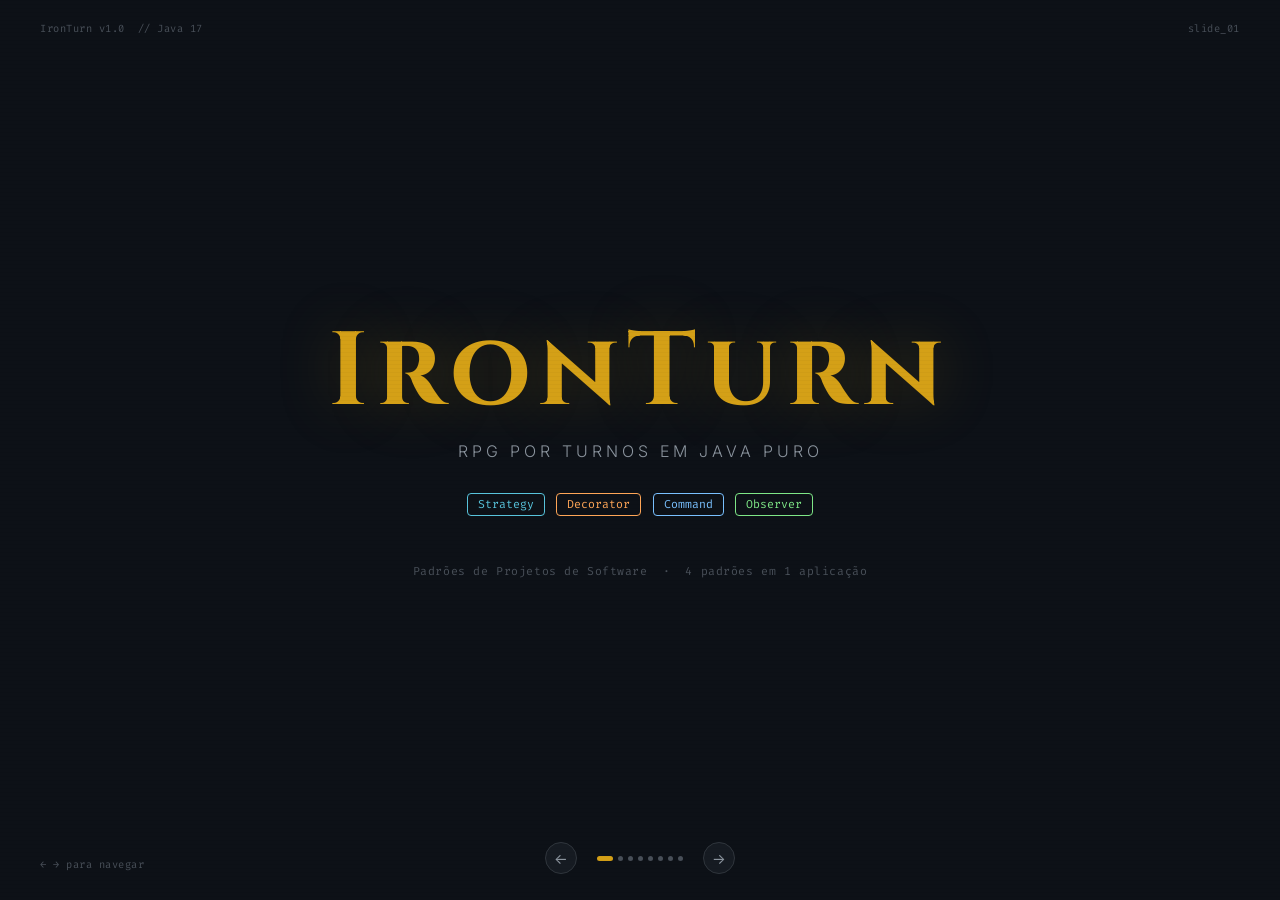
==== docs/index.html @ 6793e31c "fix: docs/ folder refactor" ====
<!DOCTYPE html>
<html lang="pt-BR">
<head>
    <meta charset="UTF-8">
    <meta name="viewport" content="width=device-width, initial-scale=1.0">
    <title>IronTurn — Padrões de Projeto</title>
    <link href="https://fonts.googleapis.com/css2?family=Cinzel:wght@400;600;700&family=Fira+Code:wght@300;400;500&family=Inter:wght@300;400;500;600&display=swap" rel="stylesheet">
    <style>
        * { margin: 0; padding: 0; box-sizing: border-box; }

        :root {
            --bg: #0d1117;
            --surface: #161b22;
            --surface2: #1e2530;
            --border: #30363d;
            --gold: #d4a017;
            --gold-glow: rgba(212,160,23,0.15);
            --teal: #58c4dc;
            --blue: #79c0ff;
            --green: #7ee787;
            --orange: #ffa657;
            --red: #f85149;
            --purple: #d2a8ff;
            --text: #e6edf3;
            --muted: #8b949e;
            --dim: #484f58;
        }

        html, body { height: 100%; }

        body {
            background: var(--bg);
            color: var(--text);
            font-family: 'Inter', sans-serif;
            height: 100vh;
            overflow: hidden;
        }

        /* ── Scan-line overlay ── */
        body::before {
            content: '';
            position: fixed;
            inset: 0;
            background: repeating-linear-gradient(
                    0deg, transparent, transparent 3px,
                    rgba(0,0,0,0.025) 3px, rgba(0,0,0,0.025) 4px
            );
            pointer-events: none;
            z-index: 200;
        }

        /* ── Slide engine ── */
        .slideshow { width: 100vw; height: 100vh; position: relative; }

        .slide {
            position: absolute;
            inset: 0;
            display: flex;
            flex-direction: column;
            padding: 2.5rem 5rem 5rem;
            opacity: 0;
            transition: opacity 0.3s ease;
            pointer-events: none;
        }
        .slide.active { opacity: 1; pointer-events: all; }

        /* ── Corner decorations ── */
        .deco {
            position: fixed;
            font-family: 'Fira Code', monospace;
            font-size: 0.65rem;
            color: var(--dim);
            z-index: 100;
            letter-spacing: 0.05em;
        }
        .deco-tl { top: 1.4rem; left: 2.5rem; }
        .deco-tr { top: 1.4rem; right: 2.5rem; text-align: right; }
        .deco-bl { bottom: 1.8rem; left: 2.5rem; }

        /* ── Navigation ── */
        .nav {
            position: fixed;
            bottom: 1.6rem;
            left: 50%;
            transform: translateX(-50%);
            display: flex;
            align-items: center;
            gap: 1.25rem;
            z-index: 100;
        }
        .nav-btn {
            background: var(--surface);
            border: 1px solid var(--border);
            color: var(--muted);
            width: 32px; height: 32px;
            border-radius: 50%;
            cursor: pointer;
            font-size: 0.9rem;
            display: flex; align-items: center; justify-content: center;
            transition: all 0.2s;
            font-family: inherit;
        }
        .nav-btn:hover { color: var(--text); border-color: var(--gold); }
        .nav-dots { display: flex; gap: 5px; align-items: center; }
        .nav-dot {
            width: 5px; height: 5px;
            border-radius: 50%;
            background: var(--dim);
            cursor: pointer;
            transition: all 0.25s;
        }
        .nav-dot.active { background: var(--gold); width: 16px; border-radius: 3px; }

        /* ── Slide header ── */
        .slide-header {
            display: flex;
            align-items: center;
            gap: 0.9rem;
            padding-bottom: 1.25rem;
            border-bottom: 1px solid var(--border);
            margin-bottom: 1.75rem;
            flex-shrink: 0;
        }
        .slide-h2 {
            font-family: 'Cinzel', serif;
            font-size: 1.65rem;
            font-weight: 600;
            color: var(--text);
        }

        /* ── Pattern tags ── */
        .ptag {
            font-family: 'Fira Code', monospace;
            font-size: 0.72rem;
            padding: 3px 10px;
            border-radius: 4px;
            border: 1px solid;
            flex-shrink: 0;
        }
        .pt-s  { color: var(--teal);   border-color: var(--teal);   }
        .pt-d  { color: var(--orange); border-color: var(--orange); }
        .pt-c  { color: var(--blue);   border-color: var(--blue);   }
        .pt-o  { color: var(--green);  border-color: var(--green);  }

        /* ── Problem / solution boxes ── */
        .prob-box, .sol-box {
            border-radius: 7px;
            padding: 0.65rem 1rem;
            margin-bottom: 0.9rem;
        }
        .prob-box { background: rgba(248,81,73,0.07);  border: 1px solid rgba(248,81,73,0.22); }
        .sol-box  { background: rgba(126,231,135,0.05); border: 1px solid rgba(126,231,135,0.18); }
        .box-lbl {
            font-size: 0.62rem;
            font-weight: 600;
            letter-spacing: 0.15em;
            text-transform: uppercase;
            margin-bottom: 0.35rem;
        }
        .box-lbl.d { color: var(--red); }
        .box-lbl.s { color: var(--green); }
        .box-txt { font-size: 0.875rem; color: var(--muted); line-height: 1.65; }
        .box-txt code { font-family: 'Fira Code', monospace; font-size: 0.82rem; color: var(--text); }

        /* ── Feature list ── */
        .flist { list-style: none; display: flex; flex-direction: column; gap: 0.5rem; margin-top: 0.75rem; }
        .flist li {
            display: flex; align-items: flex-start; gap: 0.7rem;
            font-size: 0.875rem; color: var(--muted); line-height: 1.55;
        }
        .flist li::before { content: '▸'; color: var(--gold); flex-shrink: 0; margin-top: 1px; }
        .flist li code { font-family: 'Fira Code', monospace; font-size: 0.8rem; }

        /* ── Code block ── */
        .code-block {
            background: var(--surface);
            border: 1px solid var(--border);
            border-radius: 10px;
            padding: 1.1rem 1.4rem;
            height: 100%;
            display: flex;
            flex-direction: column;
            overflow: hidden;
        }
        .code-title {
            font-family: 'Fira Code', monospace;
            font-size: 0.65rem;
            color: var(--dim);
            padding-bottom: 0.75rem;
            margin-bottom: 0.75rem;
            border-bottom: 1px solid var(--border);
            flex-shrink: 0;
            letter-spacing: 0.04em;
        }
        pre {
            font-family: 'Fira Code', monospace;
            font-size: 0.78rem;
            line-height: 1.75;
            flex: 1;
            overflow: hidden;
        }

        /* ── Syntax colours ── */
        .kw  { color: var(--teal); }
        .tp  { color: var(--blue); }
        .fn  { color: var(--purple); }
        .str { color: var(--orange); }
        .cmt { color: var(--dim); font-style: italic; }
        .num { color: var(--green); }
        .cls { color: #ffa657; }

        /* ── Split layout ── */
        .split {
            display: grid;
            grid-template-columns: 1fr 1.15fr;
            gap: 2rem;
            flex: 1;
            min-height: 0;
        }
        .split-left { display: flex; flex-direction: column; justify-content: center; gap: 0; }

        /* ────────────────────────────────────
           SLIDE 1 — TITLE
        ───────────────────────────────────── */
        #s1 {
            justify-content: center;
            align-items: center;
            text-align: center;
            gap: 0;
            padding: 0;
        }
        .game-title {
            font-family: 'Cinzel', serif;
            font-size: 6.5rem;
            font-weight: 700;
            color: var(--gold);
            letter-spacing: 0.08em;
            line-height: 1;
            text-shadow: 0 0 60px rgba(212,160,23,0.25);
        }
        .game-sub {
            font-size: 1rem;
            color: var(--muted);
            letter-spacing: 0.25em;
            text-transform: uppercase;
            font-weight: 300;
            margin-top: 1rem;
        }
        .tag-row { display: flex; gap: 0.7rem; justify-content: center; flex-wrap: wrap; margin-top: 2rem; }
        .hint {
            font-family: 'Fira Code', monospace;
            font-size: 0.72rem;
            color: var(--dim);
            margin-top: 3rem;
            letter-spacing: 0.05em;
        }

        /* ────────────────────────────────────
           SLIDE 2 — OVERVIEW
        ───────────────────────────────────── */
        .pat-grid { display: grid; grid-template-columns: 1fr 1fr; gap: 0.85rem; }
        .pat-card {
            background: var(--surface);
            border: 1px solid var(--border);
            border-radius: 9px;
            padding: 1rem 1.1rem;
            transition: border-color 0.2s;
        }
        .pat-card:hover { border-color: var(--gold); }
        .pat-card-top { display: flex; align-items: center; gap: 0.6rem; margin-bottom: 0.5rem; }
        .pat-card-name { font-family: 'Cinzel', serif; font-size: 0.95rem; font-weight: 600; }
        .pat-card-desc { font-size: 0.82rem; color: var(--muted); line-height: 1.55; }

        /* ────────────────────────────────────
           SLIDE 7 — ARCHITECTURE
        ───────────────────────────────────── */
        .arch-box {
            background: var(--surface);
            border: 1px solid var(--border);
            border-radius: 10px;
            padding: 1.5rem 2rem;
            font-family: 'Fira Code', monospace;
            font-size: 0.82rem;
            line-height: 2;
            white-space: pre;
            color: var(--muted);
        }

        /* ────────────────────────────────────
           SLIDE 8 — DEMO
        ───────────────────────────────────── */
        .demo-cmd {
            background: var(--surface);
            border: 1px solid var(--border);
            border-radius: 7px;
            padding: 0.65rem 1.2rem;
            font-family: 'Fira Code', monospace;
            font-size: 0.88rem;
            color: var(--green);
            width: 100%;
            max-width: 560px;
        }
        .demo-grid {
            display: grid;
            grid-template-columns: repeat(4, 1fr);
            gap: 0.85rem;
            margin-top: 1.75rem;
            max-width: 860px;
            width: 100%;
        }
        .demo-card {
            background: var(--surface);
            border: 1px solid var(--border);
            border-radius: 8px;
            padding: 0.9rem 1rem;
            text-align: center;
        }
        .demo-card-lbl {
            font-family: 'Fira Code', monospace;
            font-size: 0.68rem;
            margin-bottom: 0.45rem;
        }
        .demo-card-txt { font-size: 0.78rem; color: var(--muted); line-height: 1.55; }
    </style>
</head>
<body>

<div class="deco deco-tl">IronTurn v1.0 &nbsp;// Java 17</div>
<div class="deco deco-tr" id="slide-id">slide_01</div>
<div class="deco deco-bl">← → para navegar</div>

<div class="slideshow">

    <!-- ══════════════════════════════════
         SLIDE 1 — TITLE
    ═══════════════════════════════════ -->
    <div class="slide active" id="s1">
        <h1 class="game-title">IronTurn</h1>
        <p class="game-sub">RPG por Turnos em Java Puro</p>
        <div class="tag-row">
            <span class="ptag pt-s">Strategy</span>
            <span class="ptag pt-d">Decorator</span>
            <span class="ptag pt-c">Command</span>
            <span class="ptag pt-o">Observer</span>
        </div>
        <p class="hint">Padrões de Projetos de Software &nbsp;·&nbsp; 4 padrões em 1 aplicação</p>
    </div>

    <!-- ══════════════════════════════════
         SLIDE 2 — OVERVIEW
    ═══════════════════════════════════ -->
    <div class="slide" id="s2">
        <div class="slide-header">
            <h2 class="slide-h2">O Projeto</h2>
        </div>
        <div class="split" style="grid-template-columns: 1fr 1.1fr;">
            <div class="split-left" style="gap:1rem">
                <p style="color:var(--muted);font-size:0.92rem;line-height:1.8">
                    RPG de console com <span style="color:var(--text)">2 classes de herói</span> e <span style="color:var(--text)">3 inimigos</span> — Java puro, sem frameworks.
                </p>
                <p style="color:var(--muted);font-size:0.88rem;line-height:1.75">
                    O desafio de design: cada aspecto do jogo precisava ser <span style="color:var(--gold)">extensível</span> e <span style="color:var(--gold)">desacoplado</span> sem criar uma hierarquia de herança impossível de manter.
                </p>
                <ul class="flist">
                    <li>Guerreiro e Mago com comportamentos de ataque distintos</li>
                    <li>Equipamentos que modificam atributos sem proliferar subclasses</li>
                    <li>Ações de turno reversíveis — habilidade exclusiva do Mago</li>
                    <li>Log e barras de HP atualizados automaticamente a cada evento</li>
                </ul>
            </div>
            <div class="pat-grid" style="align-content:center">
                <div class="pat-card">
                    <div class="pat-card-top">
                        <span style="font-size:1.1rem">⚔</span>
                        <span class="pat-card-name" style="color:var(--teal)">Strategy</span>
                    </div>
                    <p class="pat-card-desc">Comportamento de ataque por classe — injetado no herói na criação</p>
                </div>
                <div class="pat-card">
                    <div class="pat-card-top">
                        <span style="font-size:1.1rem">🛡</span>
                        <span class="pat-card-name" style="color:var(--orange)">Decorator</span>
                    </div>
                    <p class="pat-card-desc">Equipamentos somam bônus por composição, sem herança</p>
                </div>
                <div class="pat-card">
                    <div class="pat-card-top">
                        <span style="font-size:1.1rem">↩</span>
                        <span class="pat-card-name" style="color:var(--blue)">Command</span>
                    </div>
                    <p class="pat-card-desc">Ações do turno como objetos — com <code style="font-size:0.78rem">execute()</code> e <code style="font-size:0.78rem">undo()</code></p>
                </div>
                <div class="pat-card">
                    <div class="pat-card-top">
                        <span style="font-size:1.1rem">📡</span>
                        <span class="pat-card-name" style="color:var(--green)">Observer</span>
                    </div>
                    <p class="pat-card-desc">Log e status notificados automaticamente por cada evento de batalha</p>
                </div>
            </div>
        </div>
    </div>

    <!-- ══════════════════════════════════
         SLIDE 3 — STRATEGY
    ═══════════════════════════════════ -->
    <div class="slide" id="s3">
        <div class="slide-header">
            <span class="ptag pt-s">Strategy</span>
            <h2 class="slide-h2">Comportamento de Ataque</h2>
        </div>
        <div class="split">
            <div class="split-left">
                <div class="prob-box">
                    <div class="box-lbl d">Sem o padrão</div>
                    <p class="box-txt">Um <code>if/else</code> gigante no loop de batalha: <em>"se guerreiro, aplica crítico; se mago, ignora defesa…"</em> — frágil e impossível de estender.</p>
                </div>
                <div class="sol-box">
                    <div class="box-lbl s">Com Strategy</div>
                    <p class="box-txt">O <code>Hero</code> recebe uma <code>AttackStrategy</code> na criação. Trocar o comportamento é trocar o objeto — o <code>BattleEngine</code> não sabe qual estratégia está ativa.</p>
                </div>
                <ul class="flist" style="margin-top:1rem">
                    <li><code style="color:var(--teal)">WarriorAttack</code> — dano físico com 5% de chance de crítico (2× dano)</li>
                    <li><code style="color:var(--teal)">MageAttack</code> — dano fixo que <span style="color:var(--text)">ignora</span> a defesa do inimigo</li>
                    <li>Adicionar uma nova classe? Só implementar a interface</li>
                </ul>
            </div>
            <div class="code-block">
                <div class="code-title">AttackStrategy.java · WarriorAttack.java · Hero.java</div>
                <pre><span class="cmt">// Contrato: toda estratégia deve saber calcular dano</span>
<span class="kw">public interface</span> <span class="cls">AttackStrategy</span> {
    <span class="tp">int</span> <span class="fn">execute</span>(<span class="tp">int</span> atk, <span class="tp">int</span> def);
}

<span class="kw">public class</span> <span class="cls">WarriorAttack</span> <span class="kw">implements</span> <span class="cls">AttackStrategy</span> {
    <span class="kw">public</span> <span class="tp">int</span> <span class="fn">execute</span>(<span class="tp">int</span> atk, <span class="tp">int</span> def) {
        <span class="tp">boolean</span> crit = Math.<span class="fn">random</span>() &lt; <span class="num">0.05</span>;
        <span class="tp">int</span> dmg = Math.<span class="fn">max</span>(<span class="num">1</span>, atk - def);
        <span class="kw">return</span> crit ? dmg * <span class="num">2</span> : dmg; <span class="cmt">// crítico: 2× dano</span>
    }
}

<span class="kw">public class</span> <span class="cls">Hero</span> <span class="kw">extends</span> <span class="cls">Character</span> {
    <span class="kw">private</span> <span class="cls">AttackStrategy</span> strategy; <span class="cmt">// injetado no construtor</span>

    <span class="kw">public</span> <span class="tp">int</span> <span class="fn">attack</span>(<span class="cls">Character</span> target) {
        <span class="cmt">// Hero não sabe o que é a strategy — só chama</span>
        <span class="kw">return</span> strategy.<span class="fn">execute</span>(<span class="fn">getAtk</span>(), target.<span class="fn">getDef</span>());
    }
}</pre>
            </div>
        </div>
    </div>

    <!-- ══════════════════════════════════
         SLIDE 4 — DECORATOR
    ═══════════════════════════════════ -->
    <div class="slide" id="s4">
        <div class="slide-header">
            <span class="ptag pt-d">Decorator</span>
            <h2 class="slide-h2">Equipamentos como Wrappers</h2>
        </div>
        <div class="split">
            <div class="split-left">
                <div class="prob-box">
                    <div class="box-lbl d">Sem o padrão</div>
                    <p class="box-txt">Uma subclasse por combinação: <code>GuerreiroComEspada</code>, <code>GuerreiroComEspadaEEscudo</code>… Explosão combinatória de classes.</p>
                </div>
                <div class="sol-box">
                    <div class="box-lbl s">Com Decorator</div>
                    <p class="box-txt">Cada equipamento <em>envolve</em> o personagem anterior e delega tudo, sobrescrevendo apenas o atributo que modifica. Qualquer combinação funciona sem nova classe.</p>
                </div>
                <ul class="flist" style="margin-top:1rem">
                    <li><code style="color:var(--orange)">SwordDecorator</code> &nbsp;— +10 ATK</li>
                    <li><code style="color:var(--orange)">ShieldDecorator</code> — +8 DEF</li>
                    <li><code style="color:var(--orange)">AmuletDecorator</code> — +5 ATK, +30 HP máximo</li>
                    <li>Guerreiro recebe espada + escudo; Mago recebe amuleto</li>
                </ul>
            </div>
            <div class="code-block">
                <div class="code-title">CharacterDecorator.java · SwordDecorator.java · Main.java</div>
                <pre><span class="kw">public abstract class</span> <span class="cls">CharacterDecorator</span> <span class="kw">extends</span> <span class="cls">Character</span> {
    <span class="kw">protected</span> <span class="cls">Character</span> wrapped;
    <span class="kw">public</span> <span class="cls">CharacterDecorator</span>(<span class="cls">Character</span> c) { wrapped = c; }

    <span class="cmt">// Delega tudo por padrão — subclasses sobrescrevem o que mudam</span>
    <span class="kw">public</span> <span class="tp">int</span> <span class="fn">getAtk</span>() { <span class="kw">return</span> wrapped.<span class="fn">getAtk</span>(); }
    <span class="kw">public</span> <span class="tp">int</span> <span class="fn">getDef</span>() { <span class="kw">return</span> wrapped.<span class="fn">getDef</span>(); }
}

<span class="kw">public class</span> <span class="cls">SwordDecorator</span> <span class="kw">extends</span> <span class="cls">CharacterDecorator</span> {
    <span class="kw">public</span> <span class="tp">int</span> <span class="fn">getAtk</span>() { <span class="kw">return</span> wrapped.<span class="fn">getAtk</span>() + <span class="num">10</span>; }
}

<span class="cmt">// Em Main.java — empilhamento de wrappers:</span>
<span class="cls">Character</span> hero = <span class="kw">new</span> <span class="cls">Hero</span>(<span class="str">"Arion"</span>, <span class="cls">HeroClass</span>.WARRIOR);
hero = <span class="kw">new</span> <span class="cls">SwordDecorator</span>(hero);   <span class="cmt">// ATK + 10</span>
hero = <span class="kw">new</span> <span class="cls">ShieldDecorator</span>(hero); <span class="cmt">// DEF + 8</span>
<span class="cmt">// hero.getAtk() → base + 10  |  hero.getDef() → base + 8</span></pre>
            </div>
        </div>
    </div>

    <!-- ══════════════════════════════════
         SLIDE 5 — COMMAND
    ═══════════════════════════════════ -->
    <div class="slide" id="s5">
        <div class="slide-header">
            <span class="ptag pt-c">Command</span>
            <h2 class="slide-h2">Ações de Turno com Undo</h2>
        </div>
        <div class="split">
            <div class="split-left">
                <div class="prob-box">
                    <div class="box-lbl d">Sem o padrão</div>
                    <p class="box-txt">Para reverter um ataque o engine precisaria guardar estado manual de cada operação — frágil, acoplado e impossível de generalizar para novos tipos de ação.</p>
                </div>
                <div class="sol-box">
                    <div class="box-lbl s">Com Command</div>
                    <p class="box-txt">Cada ação é um objeto com <code>execute()</code> e <code>undo()</code>. O <code>CommandHistory</code> mantém uma pilha LIFO — reverter é só desempilhar e chamar <code>undo()</code>.</p>
                </div>
                <ul class="flist" style="margin-top:1rem">
                    <li>Mago tem <span style="color:var(--blue)">1 uso de undo por inimigo</span> como habilidade especial</li>
                    <li><code style="color:var(--blue)">AttackCommand.undo()</code> restaura o HP exato que foi subtraído</li>
                    <li>O engine nunca precisa saber o que é reversível — o comando sabe</li>
                </ul>
            </div>
            <div class="code-block">
                <div class="code-title">TurnCommand.java · AttackCommand.java · CommandHistory.java</div>
                <pre><span class="kw">public interface</span> <span class="cls">TurnCommand</span> {
    <span class="tp">void</span> <span class="fn">execute</span>();
    <span class="tp">void</span> <span class="fn">undo</span>();
}

<span class="kw">public class</span> <span class="cls">AttackCommand</span> <span class="kw">implements</span> <span class="cls">TurnCommand</span> {
    <span class="kw">private int</span> damageDealt; <span class="cmt">// guardado para reverter</span>

    <span class="kw">public void</span> <span class="fn">execute</span>() {
        damageDealt = attacker.<span class="fn">attack</span>(target);
        target.<span class="fn">takeDamage</span>(damageDealt);
        <span class="fn">notify</span>(<span class="kw">new</span> <span class="cls">BattleEvent</span>(...)); <span class="cmt">// dispara observers</span>
    }

    <span class="kw">public void</span> <span class="fn">undo</span>() {
        target.<span class="fn">heal</span>(damageDealt); <span class="cmt">// reverte o dano exato</span>
    }
}

<span class="kw">public class</span> <span class="cls">CommandHistory</span> {
    <span class="kw">private</span> Deque&lt;<span class="cls">TurnCommand</span>&gt; stack = <span class="kw">new</span> <span class="cls">ArrayDeque</span>&lt;&gt;();

    <span class="kw">public void</span> <span class="fn">undo</span>() {
        <span class="kw">if</span> (!stack.<span class="fn">isEmpty</span>()) stack.<span class="fn">pop</span>().<span class="fn">undo</span>(); <span class="cmt">// LIFO</span>
    }
}</pre>
            </div>
        </div>
    </div>

    <!-- ══════════════════════════════════
         SLIDE 6 — OBSERVER
    ═══════════════════════════════════ -->
    <div class="slide" id="s6">
        <div class="slide-header">
            <span class="ptag pt-o">Observer</span>
            <h2 class="slide-h2">Eventos de Batalha</h2>
        </div>
        <div class="split">
            <div class="split-left">
                <div class="prob-box">
                    <div class="box-lbl d">Sem o padrão</div>
                    <p class="box-txt">O <code>BattleEngine</code> chamaria explicitamente o logger e o display em cada ação — acoplamento direto. Adicionar um novo listener exigiria modificar o engine.</p>
                </div>
                <div class="sol-box">
                    <div class="box-lbl s">Com Observer</div>
                    <p class="box-txt">O engine dispara um <code>BattleEvent</code> imutável para todos os observers registrados. Adicionar um novo componente é só implementar a interface e chamar <code>addObserver()</code>.</p>
                </div>
                <ul class="flist" style="margin-top:1rem">
                    <li><code style="color:var(--green)">BattleLogger</code> — registra histórico completo da partida</li>
                    <li><code style="color:var(--green)">StatusDisplay</code> — exibe barras de HP após cada evento</li>
                    <li><code style="color:var(--green)">BattleEvent</code> — objeto imutável: tipo, ator, alvo, valor</li>
                </ul>
            </div>
            <div class="code-block">
                <div class="code-title">BattleObserver.java · BattleEvent.java · BattleEngine.java</div>
                <pre><span class="kw">public interface</span> <span class="cls">BattleObserver</span> {
    <span class="tp">void</span> <span class="fn">onEvent</span>(<span class="cls">BattleEvent</span> event);
}

<span class="cmt">// Record imutável — thread-safe por design</span>
<span class="kw">public record</span> <span class="cls">BattleEvent</span>(
    <span class="cls">String</span> type, <span class="cls">String</span> actor,
    <span class="cls">String</span> target, <span class="tp">int</span> value
) {}

<span class="kw">public class</span> <span class="cls">BattleEngine</span> {
    <span class="kw">private</span> List&lt;<span class="cls">BattleObserver</span>&gt; observers = <span class="kw">new</span> <span class="cls">ArrayList</span>&lt;&gt;();

    <span class="kw">private void</span> <span class="fn">notify</span>(<span class="cls">BattleEvent</span> e) {
        observers.<span class="fn">forEach</span>(o -> o.<span class="fn">onEvent</span>(e)); <span class="cmt">// broadcast</span>
    }
}

<span class="cmt">// Em Main.java — registro dos observers:</span>
engine.<span class="fn">addObserver</span>(<span class="kw">new</span> <span class="cls">BattleLogger</span>());
engine.<span class="fn">addObserver</span>(<span class="kw">new</span> <span class="cls">StatusDisplay</span>());</pre>
            </div>
        </div>
    </div>

    <!-- ══════════════════════════════════
         SLIDE 7 — ARCHITECTURE
    ═══════════════════════════════════ -->
    <div class="slide" id="s7">
        <div class="slide-header">
            <h2 class="slide-h2">Como Tudo se Conecta</h2>
        </div>
        <div style="display:flex;justify-content:center;align-items:center;flex:1">
            <div class="arch-box"><span style="color:var(--gold)">Main.java</span>
                │
                ├─ cria <span style="color:var(--orange)">Hero</span>  ──  envolve com <span style="color:var(--orange)">Decorators</span> (Sword, Shield, Amulet)   ◀ <span style="color:var(--orange)">Decorator</span>
                │         └─  injeta <span style="color:var(--teal)">AttackStrategy</span> (Warrior ou Mage)           ◀ <span style="color:var(--teal)">Strategy</span>
                │
                └─ instancia <span style="color:var(--gold)">BattleEngine</span>
                │
                ├─ registra <span style="color:var(--green)">BattleLogger</span>    ◀──────────────────────────── <span style="color:var(--green)">Observer</span>
                ├─ registra <span style="color:var(--green)">StatusDisplay</span>  ◀────────────────────────────
                │
                └─ loop de turnos
                │
                ├─ cria <span style="color:var(--blue)">AttackCommand</span>                                    ◀ <span style="color:var(--blue)">Command</span>
                ├─ command.<span style="color:var(--purple)">execute()</span>
                │    └─ notify(BattleEvent) ─────────────────────► todos os observers
                │
                └─ [Mago] command.<span style="color:var(--purple)">undo()</span>
                └─ reverte HP do último turno (1× por inimigo)</div>
        </div>
    </div>

    <!-- ══════════════════════════════════
         SLIDE 8 — DEMO
    ═══════════════════════════════════ -->
    <div class="slide" id="s8" style="align-items:center;justify-content:center;gap:0;padding-bottom:5rem">
        <div class="slide-header" style="width:100%;justify-content:center">
            <h2 class="slide-h2">Demonstração</h2>
        </div>
        <div style="display:flex;flex-direction:column;align-items:center;gap:0.6rem;margin-top:0.5rem">
            <p style="color:var(--muted);font-size:0.88rem;margin-bottom:0.3rem">Compilar e executar a partir da raiz do projeto:</p>
            <div class="demo-cmd">$ find src -name "*.java" &gt; sources.txt</div>
            <div class="demo-cmd">$ javac -d out @sources.txt</div>
            <div class="demo-cmd">$ java -cp out ironturn.Main</div>
        </div>
        <div class="demo-grid">
            <div class="demo-card">
                <p class="demo-card-lbl" style="color:var(--teal)">Strategy</p>
                <p class="demo-card-txt">Observe como Guerreiro e Mago produzem dano de formas distintas</p>
            </div>
            <div class="demo-card">
                <p class="demo-card-lbl" style="color:var(--orange)">Decorator</p>
                <p class="demo-card-txt">Note ATK e DEF aumentados pelos equipamentos no status</p>
            </div>
            <div class="demo-card">
                <p class="demo-card-lbl" style="color:var(--blue)">Command</p>
                <p class="demo-card-txt">Escolha o Mago e use [2] para reverter o ataque sofrido</p>
            </div>
            <div class="demo-card">
                <p class="demo-card-lbl" style="color:var(--green)">Observer</p>
                <p class="demo-card-txt">Cada ação atualiza o log e as barras de HP automaticamente</p>
            </div>
        </div>
        <p style="color:var(--dim);font-family:'Fira Code',monospace;font-size:0.72rem;margin-top:1.5rem">
            Requisito: Java 17+ &nbsp;·&nbsp; sem dependências externas
        </p>
    </div>

</div><!-- /slideshow -->

<!-- Navigation -->
<div class="nav">
    <button class="nav-btn" onclick="go(-1)">←</button>
    <div class="nav-dots" id="dots"></div>
    <button class="nav-btn" onclick="go(1)">→</button>
</div>

<script>
    const slides = document.querySelectorAll('.slide');
    const dotsEl = document.getElementById('dots');
    const slideIdEl = document.getElementById('slide-id');
    let cur = 0;

    slides.forEach((_, i) => {
        const d = document.createElement('div');
        d.className = 'nav-dot' + (i === 0 ? ' active' : '');
        d.onclick = () => goTo(i);
        dotsEl.appendChild(d);
    });

    function goTo(n) {
        slides[cur].classList.remove('active');
        cur = Math.max(0, Math.min(n, slides.length - 1));
        slides[cur].classList.add('active');
        document.querySelectorAll('.nav-dot').forEach((d, i) => {
            d.classList.toggle('active', i === cur);
        });
        const id = 'slide_' + String(cur + 1).padStart(2, '0');
        slideIdEl.textContent = id;
    }

    function go(dir) { goTo(cur + dir); }

    document.addEventListener('keydown', e => {
        if (e.key === 'ArrowRight' || e.key === 'ArrowDown' || e.key === ' ') go(1);
        if (e.key === 'ArrowLeft'  || e.key === 'ArrowUp') go(-1);
    });
</script>
</body>
</html>
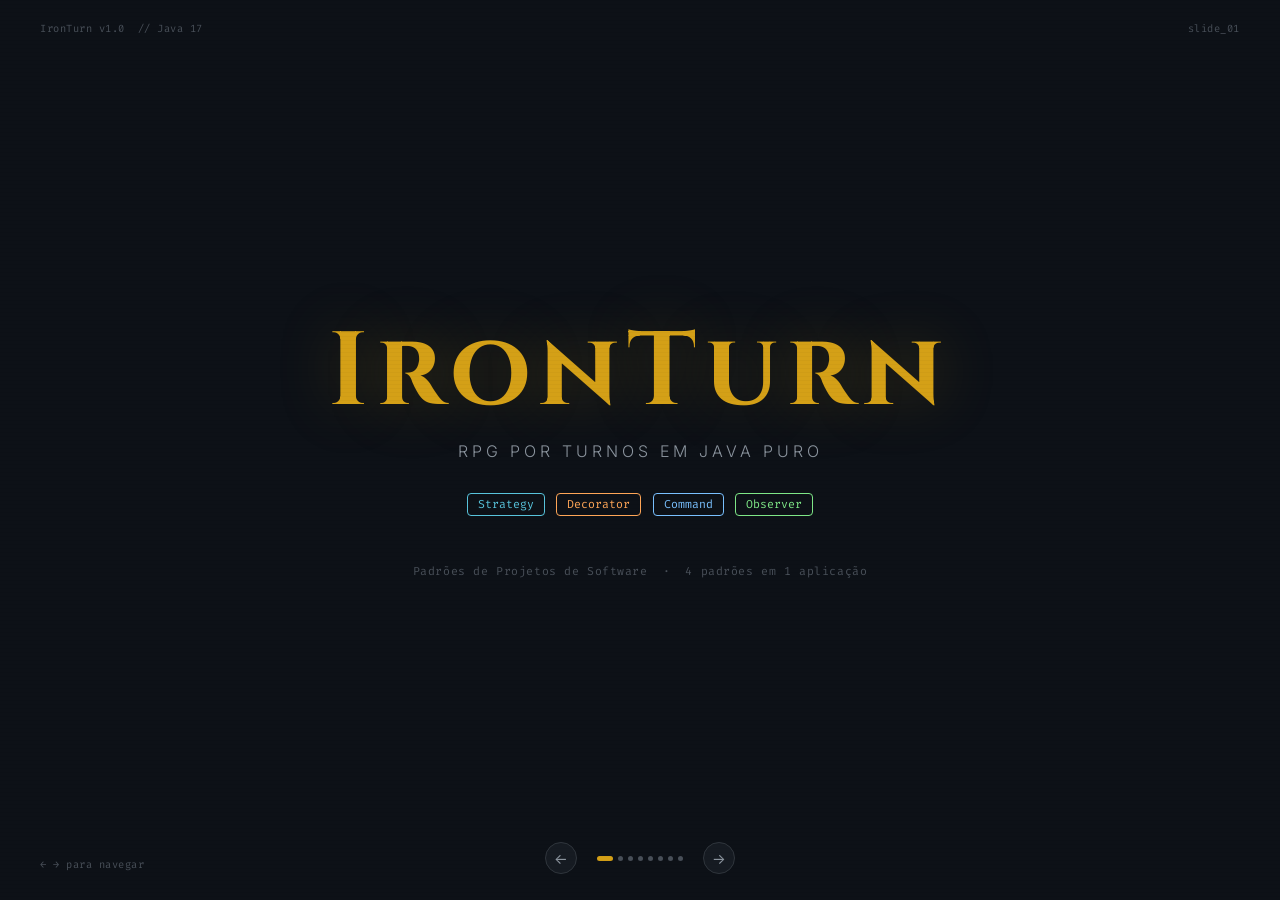
==== commit 7bba8127: "docs: application specific classes, methods and logic included" ====
--- a/docs/index.html
+++ b/docs/index.html
@@ -420,32 +420,33 @@
                     <p class="box-txt">O <code>Hero</code> recebe uma <code>AttackStrategy</code> na criação. Trocar o comportamento é trocar o objeto — o <code>BattleEngine</code> não sabe qual estratégia está ativa.</p>
                 </div>
                 <ul class="flist" style="margin-top:1rem">
-                    <li><code style="color:var(--teal)">WarriorAttack</code> — dano físico com 5% de chance de crítico (2× dano)</li>
-                    <li><code style="color:var(--teal)">MageAttack</code> — dano fixo que <span style="color:var(--text)">ignora</span> a defesa do inimigo</li>
-                    <li>Adicionar uma nova classe? Só implementar a interface</li>
+                    <li><code style="color:var(--teal)">WarriorAttack</code> — dano físico com 5% de crítico; usa constantes nomeadas</li>
+                    <li><code style="color:var(--teal)">MageAttack</code> — uma linha: <code>return attacker.getAtk()</code>; ignora o target</li>
+                    <li>A interface recebe os <code>Character</code> completos — a strategy acessa qualquer atributo</li>
                 </ul>
             </div>
             <div class="code-block">
-                <div class="code-title">AttackStrategy.java · WarriorAttack.java · Hero.java</div>
-                <pre><span class="cmt">// Contrato: toda estratégia deve saber calcular dano</span>
-<span class="kw">public interface</span> <span class="cls">AttackStrategy</span> {
-    <span class="tp">int</span> <span class="fn">execute</span>(<span class="tp">int</span> atk, <span class="tp">int</span> def);
+                <div class="code-title">AttackStrategy.java · WarriorAttack.java · MageAttack.java</div>
+                <pre><span class="kw">public interface</span> <span class="cls">AttackStrategy</span> {
+    <span class="cmt">// Recebe objetos completos — não só primitivos</span>
+    <span class="tp">int</span> <span class="fn">execute</span>(<span class="cls">Character</span> attacker, <span class="cls">Character</span> target);
 }
 
 <span class="kw">public class</span> <span class="cls">WarriorAttack</span> <span class="kw">implements</span> <span class="cls">AttackStrategy</span> {
-    <span class="kw">public</span> <span class="tp">int</span> <span class="fn">execute</span>(<span class="tp">int</span> atk, <span class="tp">int</span> def) {
-        <span class="tp">boolean</span> crit = Math.<span class="fn">random</span>() &lt; <span class="num">0.05</span>;
-        <span class="tp">int</span> dmg = Math.<span class="fn">max</span>(<span class="num">1</span>, atk - def);
-        <span class="kw">return</span> crit ? dmg * <span class="num">2</span> : dmg; <span class="cmt">// crítico: 2× dano</span>
+    <span class="kw">private static final double</span> CRIT_CHANCE      = <span class="num">0.05</span>;
+    <span class="kw">private static final double</span> CRIT_MULTIPLIER  = <span class="num">2.0</span>;
+
+    <span class="kw">public</span> <span class="tp">int</span> <span class="fn">execute</span>(<span class="cls">Character</span> attacker, <span class="cls">Character</span> target) {
+        <span class="tp">int</span> base = attacker.<span class="fn">getAtk</span>() - target.<span class="fn">getDef</span>();
+        <span class="kw">if</span> (random.<span class="fn">nextDouble</span>() &lt; CRIT_CHANCE)
+            <span class="kw">return</span> (<span class="tp">int</span>)(base * CRIT_MULTIPLIER);
+        <span class="kw">return</span> Math.<span class="fn">max</span>(<span class="num">0</span>, base);
     }
 }
 
-<span class="kw">public class</span> <span class="cls">Hero</span> <span class="kw">extends</span> <span class="cls">Character</span> {
-    <span class="kw">private</span> <span class="cls">AttackStrategy</span> strategy; <span class="cmt">// injetado no construtor</span>
-
-    <span class="kw">public</span> <span class="tp">int</span> <span class="fn">attack</span>(<span class="cls">Character</span> target) {
-        <span class="cmt">// Hero não sabe o que é a strategy — só chama</span>
-        <span class="kw">return</span> strategy.<span class="fn">execute</span>(<span class="fn">getAtk</span>(), target.<span class="fn">getDef</span>());
+<span class="kw">public class</span> <span class="cls">MageAttack</span> <span class="kw">implements</span> <span class="cls">AttackStrategy</span> {
+    <span class="kw">public</span> <span class="tp">int</span> <span class="fn">execute</span>(<span class="cls">Character</span> attacker, <span class="cls">Character</span> target) {
+        <span class="kw">return</span> attacker.<span class="fn">getAtk</span>(); <span class="cmt">// target ignorado — ignora defesa</span>
     }
 }</pre>
             </div>
@@ -471,32 +472,35 @@
                     <p class="box-txt">Cada equipamento <em>envolve</em> o personagem anterior e delega tudo, sobrescrevendo apenas o atributo que modifica. Qualquer combinação funciona sem nova classe.</p>
                 </div>
                 <ul class="flist" style="margin-top:1rem">
-                    <li><code style="color:var(--orange)">SwordDecorator</code> &nbsp;— +10 ATK</li>
-                    <li><code style="color:var(--orange)">ShieldDecorator</code> — +8 DEF</li>
-                    <li><code style="color:var(--orange)">AmuletDecorator</code> — +5 ATK, +30 HP máximo</li>
-                    <li>Guerreiro recebe espada + escudo; Mago recebe amuleto</li>
+                    <li><code style="color:var(--orange)">SwordDecorator</code> — +10 ATK &nbsp;|&nbsp; <code style="color:var(--orange)">ShieldDecorator</code> — +8 DEF</li>
+                    <li><code style="color:var(--orange)">AmuletDecorator</code> — +5 ATK, +30 HP máximo (para o Mago)</li>
+                    <li>Guerreiro: <code>ShieldDecorator(SwordDecorator(h))</code> — dois wrappers empilhados</li>
                 </ul>
             </div>
             <div class="code-block">
-                <div class="code-title">CharacterDecorator.java · SwordDecorator.java · Main.java</div>
+                <div class="code-title">CharacterDecorator.java · SwordDecorator.java · BattleEngine.java</div>
                 <pre><span class="kw">public abstract class</span> <span class="cls">CharacterDecorator</span> <span class="kw">extends</span> <span class="cls">Character</span> {
-    <span class="kw">protected</span> <span class="cls">Character</span> wrapped;
-    <span class="kw">public</span> <span class="cls">CharacterDecorator</span>(<span class="cls">Character</span> c) { wrapped = c; }
-
-    <span class="cmt">// Delega tudo por padrão — subclasses sobrescrevem o que mudam</span>
-    <span class="kw">public</span> <span class="tp">int</span> <span class="fn">getAtk</span>() { <span class="kw">return</span> wrapped.<span class="fn">getAtk</span>(); }
-    <span class="kw">public</span> <span class="tp">int</span> <span class="fn">getDef</span>() { <span class="kw">return</span> wrapped.<span class="fn">getDef</span>(); }
+    <span class="kw">protected final</span> <span class="cls">Character</span> wrapped;
+
+    <span class="kw">public</span> <span class="cls">CharacterDecorator</span>(<span class="cls">Character</span> wrapped) {
+        <span class="cmt">// Inicializa o super com valores do wrapped...</span>
+        <span class="kw">super</span>(wrapped.<span class="fn">getName</span>(), wrapped.<span class="fn">getHp</span>(),
+              wrapped.<span class="fn">getMaxHp</span>(), wrapped.<span class="fn">getAtk</span>(), wrapped.<span class="fn">getDef</span>());
+        <span class="kw">this</span>.wrapped = wrapped;
+    }
+    <span class="cmt">// ...mas sobrescreve todos os getters para delegar ao wrapped</span>
+    <span class="kw">@Override public</span> <span class="tp">int</span>  <span class="fn">getAtk</span>()          { <span class="kw">return</span> wrapped.<span class="fn">getAtk</span>(); }
+    <span class="kw">@Override public void</span> <span class="fn">takeDamage</span>(<span class="tp">int</span> h) { wrapped.<span class="fn">takeDamage</span>(h); }
 }
 
 <span class="kw">public class</span> <span class="cls">SwordDecorator</span> <span class="kw">extends</span> <span class="cls">CharacterDecorator</span> {
+    <span class="kw">@Override</span>
     <span class="kw">public</span> <span class="tp">int</span> <span class="fn">getAtk</span>() { <span class="kw">return</span> wrapped.<span class="fn">getAtk</span>() + <span class="num">10</span>; }
 }
 
-<span class="cmt">// Em Main.java — empilhamento de wrappers:</span>
-<span class="cls">Character</span> hero = <span class="kw">new</span> <span class="cls">Hero</span>(<span class="str">"Arion"</span>, <span class="cls">HeroClass</span>.WARRIOR);
-hero = <span class="kw">new</span> <span class="cls">SwordDecorator</span>(hero);   <span class="cmt">// ATK + 10</span>
-hero = <span class="kw">new</span> <span class="cls">ShieldDecorator</span>(hero); <span class="cmt">// DEF + 8</span>
-<span class="cmt">// hero.getAtk() → base + 10  |  hero.getDef() → base + 8</span></pre>
+<span class="cmt">// Em BattleEngine.createHero() — composição em camadas:</span>
+h = <span class="kw">new</span> <span class="cls">Hero</span>(name, <span class="num">120</span>, <span class="num">120</span>, <span class="num">20</span>, <span class="num">15</span>, <span class="kw">new</span> <span class="cls">WarriorAttack</span>(), ...);
+equipped = <span class="kw">new</span> <span class="cls">ShieldDecorator</span>(<span class="kw">new</span> <span class="cls">SwordDecorator</span>(h));</pre>
             </div>
         </div>
     </div>
@@ -521,36 +525,34 @@
                 </div>
                 <ul class="flist" style="margin-top:1rem">
                     <li>Mago tem <span style="color:var(--blue)">1 uso de undo por inimigo</span> como habilidade especial</li>
-                    <li><code style="color:var(--blue)">AttackCommand.undo()</code> restaura o HP exato que foi subtraído</li>
-                    <li>O engine nunca precisa saber o que é reversível — o comando sabe</li>
+                    <li><code style="color:var(--blue)">AttackCommand</code> recebe os observers no construtor e notifica em <code>execute()</code></li>
+                    <li><code style="color:var(--blue)">undo()</code> restaura o HP exato e imprime a mensagem de reversão</li>
                 </ul>
             </div>
             <div class="code-block">
-                <div class="code-title">TurnCommand.java · AttackCommand.java · CommandHistory.java</div>
+                <div class="code-title">TurnCommand.java · AttackCommand.java</div>
                 <pre><span class="kw">public interface</span> <span class="cls">TurnCommand</span> {
     <span class="tp">void</span> <span class="fn">execute</span>();
     <span class="tp">void</span> <span class="fn">undo</span>();
 }
 
 <span class="kw">public class</span> <span class="cls">AttackCommand</span> <span class="kw">implements</span> <span class="cls">TurnCommand</span> {
-    <span class="kw">private int</span> damageDealt; <span class="cmt">// guardado para reverter</span>
-
-    <span class="kw">public void</span> <span class="fn">execute</span>() {
+    <span class="kw">private final</span> <span class="cls">Character</span> attacker, target;
+    <span class="kw">private final</span> List&lt;<span class="cls">BattleObserver</span>&gt; observers;
+    <span class="kw">private int</span> damageDealt; <span class="cmt">// salvo para reverter</span>
+
+    <span class="kw">@Override public void</span> <span class="fn">execute</span>() {
         damageDealt = attacker.<span class="fn">attack</span>(target);
         target.<span class="fn">takeDamage</span>(damageDealt);
-        <span class="fn">notify</span>(<span class="kw">new</span> <span class="cls">BattleEvent</span>(...)); <span class="cmt">// dispara observers</span>
+        <span class="cmt">// Command dispara os Observers diretamente</span>
+        <span class="cls">BattleEvent</span> event = <span class="kw">new</span> <span class="cls">BattleEvent</span>(attacker, target, damageDealt);
+        <span class="kw">for</span> (<span class="cls">BattleObserver</span> o : observers) o.<span class="fn">onEvent</span>(event);
     }
 
-    <span class="kw">public void</span> <span class="fn">undo</span>() {
+    <span class="kw">@Override public void</span> <span class="fn">undo</span>() {
         target.<span class="fn">heal</span>(damageDealt); <span class="cmt">// reverte o dano exato</span>
-    }
-}
-
-<span class="kw">public class</span> <span class="cls">CommandHistory</span> {
-    <span class="kw">private</span> Deque&lt;<span class="cls">TurnCommand</span>&gt; stack = <span class="kw">new</span> <span class="cls">ArrayDeque</span>&lt;&gt;();
-
-    <span class="kw">public void</span> <span class="fn">undo</span>() {
-        <span class="kw">if</span> (!stack.<span class="fn">isEmpty</span>()) stack.<span class="fn">pop</span>().<span class="fn">undo</span>(); <span class="cmt">// LIFO</span>
+        System.out.<span class="fn">println</span>(<span class="str">"✦ "</span> + attacker.<span class="fn">getName</span>()
+            + <span class="str">" reverte o tempo - o dano foi desfeito."</span>);
     }
 }</pre>
             </div>
@@ -573,37 +575,37 @@
                 </div>
                 <div class="sol-box">
                     <div class="box-lbl s">Com Observer</div>
-                    <p class="box-txt">O engine dispara um <code>BattleEvent</code> imutável para todos os observers registrados. Adicionar um novo componente é só implementar a interface e chamar <code>addObserver()</code>.</p>
+                    <p class="box-txt">O <code>AttackCommand</code> recebe a lista de observers e dispara um <code>BattleEvent</code> após cada ação. Adicionar um novo listener é só implementar a interface e registrar em <code>setup()</code>.</p>
                 </div>
                 <ul class="flist" style="margin-top:1rem">
                     <li><code style="color:var(--green)">BattleLogger</code> — registra histórico completo da partida</li>
                     <li><code style="color:var(--green)">StatusDisplay</code> — exibe barras de HP após cada evento</li>
-                    <li><code style="color:var(--green)">BattleEvent</code> — objeto imutável: tipo, ator, alvo, valor</li>
+                    <li><code style="color:var(--green)">BattleEvent</code> — classe com campos <code>final</code>; imutável por design</li>
                 </ul>
             </div>
             <div class="code-block">
                 <div class="code-title">BattleObserver.java · BattleEvent.java · BattleEngine.java</div>
                 <pre><span class="kw">public interface</span> <span class="cls">BattleObserver</span> {
-    <span class="tp">void</span> <span class="fn">onEvent</span>(<span class="cls">BattleEvent</span> event);
+    <span class="tp">void</span> <span class="fn">onEvent</span>(<span class="cls">BattleEvent</span> battleEvent);
 }
 
-<span class="cmt">// Record imutável — thread-safe por design</span>
-<span class="kw">public record</span> <span class="cls">BattleEvent</span>(
-    <span class="cls">String</span> type, <span class="cls">String</span> actor,
-    <span class="cls">String</span> target, <span class="tp">int</span> value
-) {}
-
-<span class="kw">public class</span> <span class="cls">BattleEngine</span> {
-    <span class="kw">private</span> List&lt;<span class="cls">BattleObserver</span>&gt; observers = <span class="kw">new</span> <span class="cls">ArrayList</span>&lt;&gt;();
-
-    <span class="kw">private void</span> <span class="fn">notify</span>(<span class="cls">BattleEvent</span> e) {
-        observers.<span class="fn">forEach</span>(o -> o.<span class="fn">onEvent</span>(e)); <span class="cmt">// broadcast</span>
-    }
+<span class="cmt">// Classe com campos final — imutável sem ser record</span>
+<span class="kw">public class</span> <span class="cls">BattleEvent</span> {
+    <span class="kw">private final</span> <span class="cls">Character</span> attacker, target;
+    <span class="kw">private final int</span> hitTaken;
+
+    <span class="kw">public</span> <span class="cls">BattleEvent</span>(<span class="cls">Character</span> a, <span class="cls">Character</span> t, <span class="tp">int</span> hit) { ... }
+    <span class="kw">public int</span> <span class="fn">getHitTaken</span>() { <span class="kw">return</span> hitTaken; }
 }
 
-<span class="cmt">// Em Main.java — registro dos observers:</span>
-engine.<span class="fn">addObserver</span>(<span class="kw">new</span> <span class="cls">BattleLogger</span>());
-engine.<span class="fn">addObserver</span>(<span class="kw">new</span> <span class="cls">StatusDisplay</span>());</pre>
+<span class="cmt">// Em BattleEngine.setup() — registro dos observers:</span>
+observers.<span class="fn">add</span>(<span class="kw">new</span> <span class="cls">BattleLogger</span>());
+observers.<span class="fn">add</span>(<span class="kw">new</span> <span class="cls">StatusDisplay</span>());
+
+<span class="cmt">// A notificação ocorre em AttackCommand.execute():</span>
+<span class="cls">BattleEvent</span> event = <span class="kw">new</span> <span class="cls">BattleEvent</span>(attacker, target, damageDealt);
+<span class="kw">for</span> (<span class="cls">BattleObserver</span> observer : observers)
+    observer.<span class="fn">onEvent</span>(event); <span class="cmt">// broadcast para todos</span></pre>
             </div>
         </div>
     </div>
@@ -616,24 +618,26 @@
             <h2 class="slide-h2">Como Tudo se Conecta</h2>
         </div>
         <div style="display:flex;justify-content:center;align-items:center;flex:1">
-            <div class="arch-box"><span style="color:var(--gold)">Main.java</span>
+            <div class="arch-box"><span style="color:var(--gold)">BattleEngine.setup()</span>
                 │
-                ├─ cria <span style="color:var(--orange)">Hero</span>  ──  envolve com <span style="color:var(--orange)">Decorators</span> (Sword, Shield, Amulet)   ◀ <span style="color:var(--orange)">Decorator</span>
-                │         └─  injeta <span style="color:var(--teal)">AttackStrategy</span> (Warrior ou Mage)           ◀ <span style="color:var(--teal)">Strategy</span>
+                ├─ createHero()
+                │    ├─ new Hero(..., <span style="color:var(--teal)">new WarriorAttack()</span>)         ◀ <span style="color:var(--teal)">Strategy</span> injetada
+                │    └─ equipped = <span style="color:var(--orange)">ShieldDecorator(SwordDecorator(h))</span> ◀ <span style="color:var(--orange)">Decorator</span> empilhado
                 │
-                └─ instancia <span style="color:var(--gold)">BattleEngine</span>
+                └─ observers.add(<span style="color:var(--green)">new BattleLogger()</span>)             ◀ <span style="color:var(--green)">Observer</span> registrado
+                observers.add(<span style="color:var(--green)">new StatusDisplay()</span>)
+
+                <span style="color:var(--gold)">BattleEngine.loop()</span>  — a cada turno:
                 │
-                ├─ registra <span style="color:var(--green)">BattleLogger</span>    ◀──────────────────────────── <span style="color:var(--green)">Observer</span>
-                ├─ registra <span style="color:var(--green)">StatusDisplay</span>  ◀────────────────────────────
+                └─ new <span style="color:var(--blue)">AttackCommand(equipped, enemy, observers)</span>  ◀ <span style="color:var(--blue)">Command</span> criado
                 │
-                └─ loop de turnos
+                ├─ execute()
+                │    ├─ attacker.attack(target)    → <span style="color:var(--teal)">Strategy.execute()</span> chamada aqui
+                │    ├─ target.takeDamage()        → <span style="color:var(--orange)">Decorator</span> delega ao wrapped
+                │    └─ for observer → onEvent()   → <span style="color:var(--green)">Observer</span> notificado aqui
                 │
-                ├─ cria <span style="color:var(--blue)">AttackCommand</span>                                    ◀ <span style="color:var(--blue)">Command</span>
-                ├─ command.<span style="color:var(--purple)">execute()</span>
-                │    └─ notify(BattleEvent) ─────────────────────► todos os observers
-                │
-                └─ [Mago] command.<span style="color:var(--purple)">undo()</span>
-                └─ reverte HP do último turno (1× por inimigo)</div>
+                └─ [Mago] undo()
+                └─ target.heal(damageDealt)  → HP revertido com precisão</div>
         </div>
     </div>
 
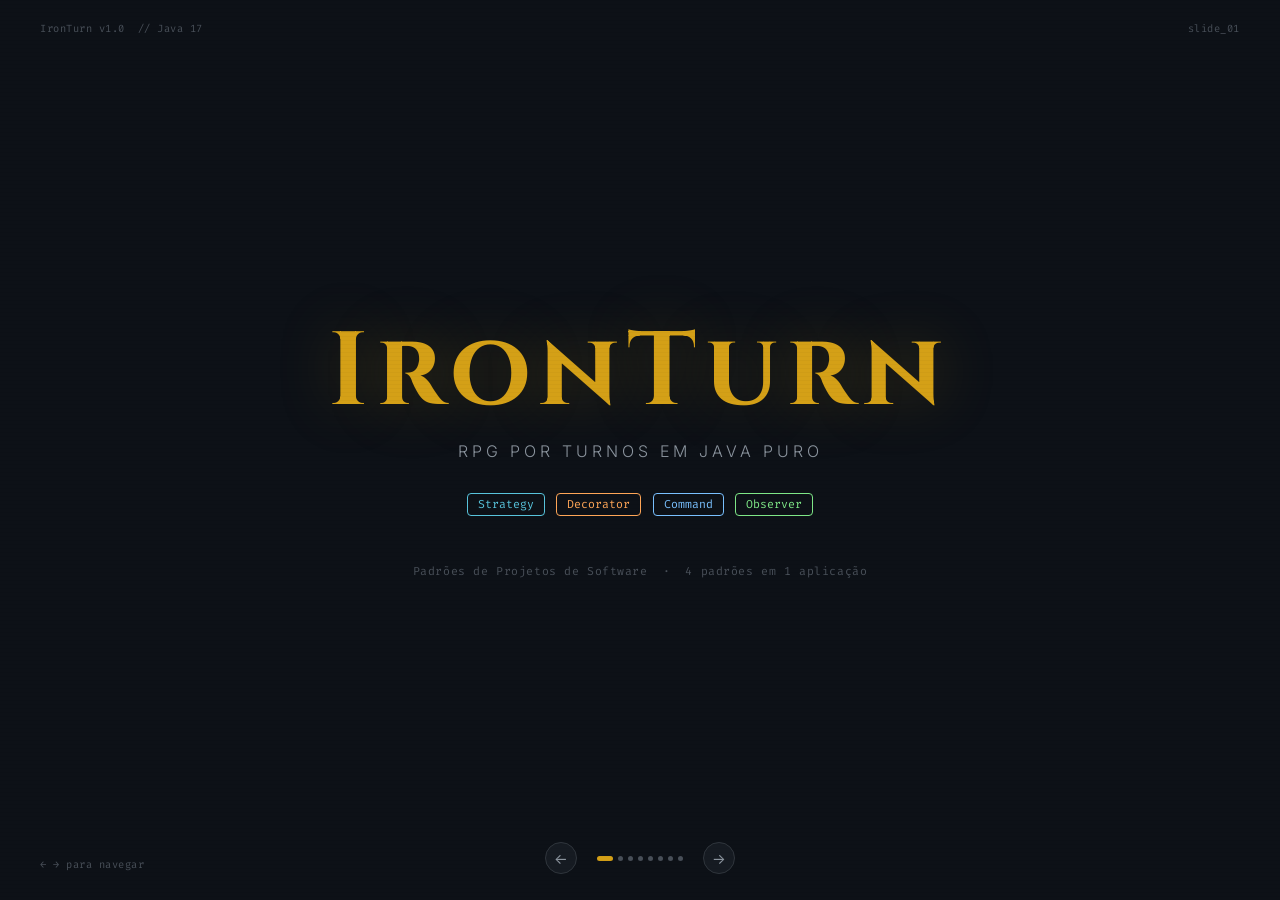
==== commit dacca59d: "feat: visual overhaul, guard action, drop fix, status improvements - fix: DropTable returning duplic" ====
--- a/docs/index.html
+++ b/docs/index.html
@@ -650,9 +650,8 @@
         </div>
         <div style="display:flex;flex-direction:column;align-items:center;gap:0.6rem;margin-top:0.5rem">
             <p style="color:var(--muted);font-size:0.88rem;margin-bottom:0.3rem">Compilar e executar a partir da raiz do projeto:</p>
-            <div class="demo-cmd">$ find src -name "*.java" &gt; sources.txt</div>
-            <div class="demo-cmd">$ javac -d out @sources.txt</div>
-            <div class="demo-cmd">$ java -cp out ironturn.Main</div>
+            <div class="demo-cmd">javac -d out -sourcepath src src/ironturn/Main.java</div>
+            <div class="demo-cmd">java -cp out ironturn.Main</div>
         </div>
         <div class="demo-grid">
             <div class="demo-card">
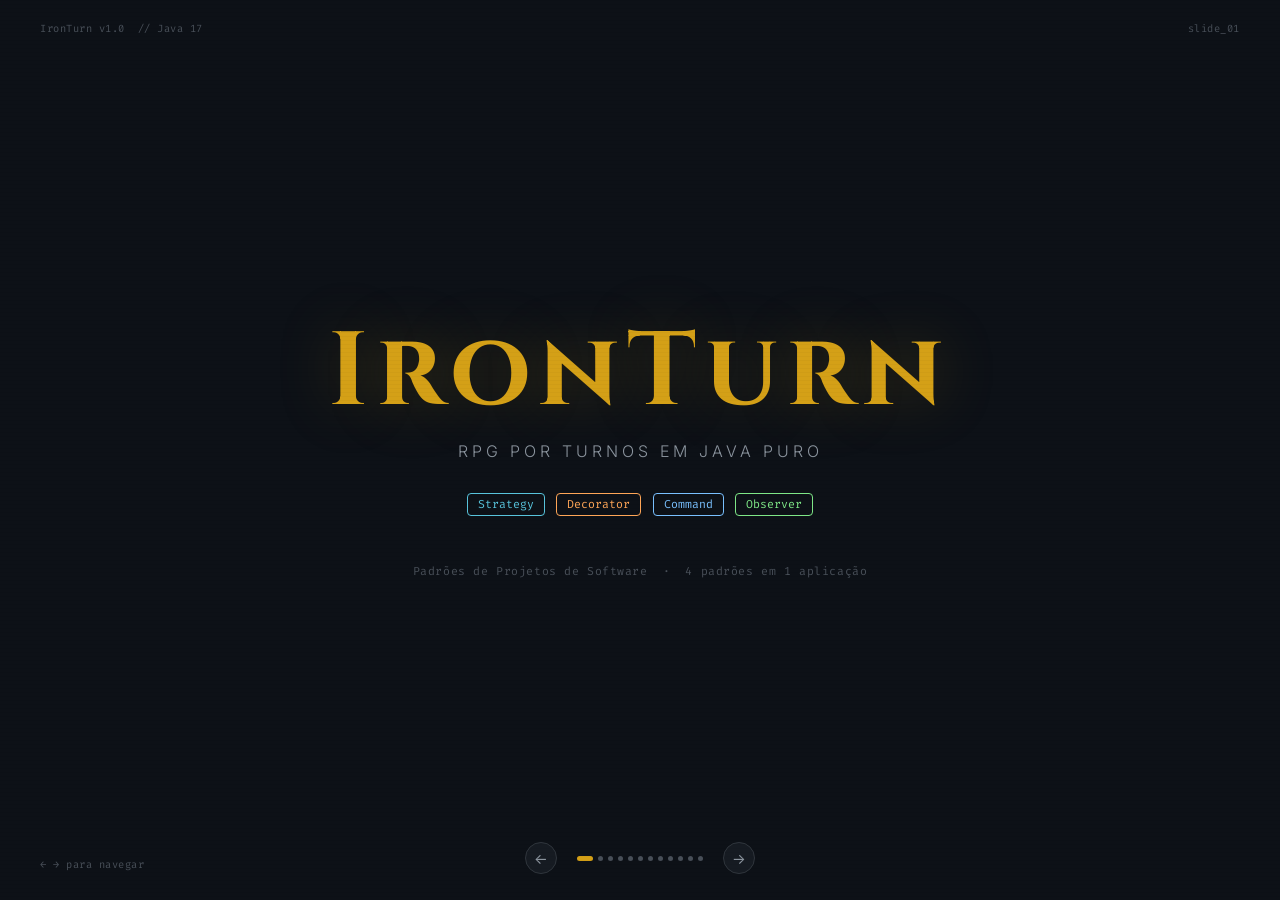
==== commit 9b3e9313: "`feat: added structure files for the replay mechanics and updated presentation" ====
--- a/docs/index.html
+++ b/docs/index.html
@@ -5,323 +5,7 @@
     <meta name="viewport" content="width=device-width, initial-scale=1.0">
     <title>IronTurn — Padrões de Projeto</title>
     <link href="https://fonts.googleapis.com/css2?family=Cinzel:wght@400;600;700&family=Fira+Code:wght@300;400;500&family=Inter:wght@300;400;500;600&display=swap" rel="stylesheet">
-    <style>
-        * { margin: 0; padding: 0; box-sizing: border-box; }
-
-        :root {
-            --bg: #0d1117;
-            --surface: #161b22;
-            --surface2: #1e2530;
-            --border: #30363d;
-            --gold: #d4a017;
-            --gold-glow: rgba(212,160,23,0.15);
-            --teal: #58c4dc;
-            --blue: #79c0ff;
-            --green: #7ee787;
-            --orange: #ffa657;
-            --red: #f85149;
-            --purple: #d2a8ff;
-            --text: #e6edf3;
-            --muted: #8b949e;
-            --dim: #484f58;
-        }
-
-        html, body { height: 100%; }
-
-        body {
-            background: var(--bg);
-            color: var(--text);
-            font-family: 'Inter', sans-serif;
-            height: 100vh;
-            overflow: hidden;
-        }
-
-        /* ── Scan-line overlay ── */
-        body::before {
-            content: '';
-            position: fixed;
-            inset: 0;
-            background: repeating-linear-gradient(
-                    0deg, transparent, transparent 3px,
-                    rgba(0,0,0,0.025) 3px, rgba(0,0,0,0.025) 4px
-            );
-            pointer-events: none;
-            z-index: 200;
-        }
-
-        /* ── Slide engine ── */
-        .slideshow { width: 100vw; height: 100vh; position: relative; }
-
-        .slide {
-            position: absolute;
-            inset: 0;
-            display: flex;
-            flex-direction: column;
-            padding: 2.5rem 5rem 5rem;
-            opacity: 0;
-            transition: opacity 0.3s ease;
-            pointer-events: none;
-        }
-        .slide.active { opacity: 1; pointer-events: all; }
-
-        /* ── Corner decorations ── */
-        .deco {
-            position: fixed;
-            font-family: 'Fira Code', monospace;
-            font-size: 0.65rem;
-            color: var(--dim);
-            z-index: 100;
-            letter-spacing: 0.05em;
-        }
-        .deco-tl { top: 1.4rem; left: 2.5rem; }
-        .deco-tr { top: 1.4rem; right: 2.5rem; text-align: right; }
-        .deco-bl { bottom: 1.8rem; left: 2.5rem; }
-
-        /* ── Navigation ── */
-        .nav {
-            position: fixed;
-            bottom: 1.6rem;
-            left: 50%;
-            transform: translateX(-50%);
-            display: flex;
-            align-items: center;
-            gap: 1.25rem;
-            z-index: 100;
-        }
-        .nav-btn {
-            background: var(--surface);
-            border: 1px solid var(--border);
-            color: var(--muted);
-            width: 32px; height: 32px;
-            border-radius: 50%;
-            cursor: pointer;
-            font-size: 0.9rem;
-            display: flex; align-items: center; justify-content: center;
-            transition: all 0.2s;
-            font-family: inherit;
-        }
-        .nav-btn:hover { color: var(--text); border-color: var(--gold); }
-        .nav-dots { display: flex; gap: 5px; align-items: center; }
-        .nav-dot {
-            width: 5px; height: 5px;
-            border-radius: 50%;
-            background: var(--dim);
-            cursor: pointer;
-            transition: all 0.25s;
-        }
-        .nav-dot.active { background: var(--gold); width: 16px; border-radius: 3px; }
-
-        /* ── Slide header ── */
-        .slide-header {
-            display: flex;
-            align-items: center;
-            gap: 0.9rem;
-            padding-bottom: 1.25rem;
-            border-bottom: 1px solid var(--border);
-            margin-bottom: 1.75rem;
-            flex-shrink: 0;
-        }
-        .slide-h2 {
-            font-family: 'Cinzel', serif;
-            font-size: 1.65rem;
-            font-weight: 600;
-            color: var(--text);
-        }
-
-        /* ── Pattern tags ── */
-        .ptag {
-            font-family: 'Fira Code', monospace;
-            font-size: 0.72rem;
-            padding: 3px 10px;
-            border-radius: 4px;
-            border: 1px solid;
-            flex-shrink: 0;
-        }
-        .pt-s  { color: var(--teal);   border-color: var(--teal);   }
-        .pt-d  { color: var(--orange); border-color: var(--orange); }
-        .pt-c  { color: var(--blue);   border-color: var(--blue);   }
-        .pt-o  { color: var(--green);  border-color: var(--green);  }
-
-        /* ── Problem / solution boxes ── */
-        .prob-box, .sol-box {
-            border-radius: 7px;
-            padding: 0.65rem 1rem;
-            margin-bottom: 0.9rem;
-        }
-        .prob-box { background: rgba(248,81,73,0.07);  border: 1px solid rgba(248,81,73,0.22); }
-        .sol-box  { background: rgba(126,231,135,0.05); border: 1px solid rgba(126,231,135,0.18); }
-        .box-lbl {
-            font-size: 0.62rem;
-            font-weight: 600;
-            letter-spacing: 0.15em;
-            text-transform: uppercase;
-            margin-bottom: 0.35rem;
-        }
-        .box-lbl.d { color: var(--red); }
-        .box-lbl.s { color: var(--green); }
-        .box-txt { font-size: 0.875rem; color: var(--muted); line-height: 1.65; }
-        .box-txt code { font-family: 'Fira Code', monospace; font-size: 0.82rem; color: var(--text); }
-
-        /* ── Feature list ── */
-        .flist { list-style: none; display: flex; flex-direction: column; gap: 0.5rem; margin-top: 0.75rem; }
-        .flist li {
-            display: flex; align-items: flex-start; gap: 0.7rem;
-            font-size: 0.875rem; color: var(--muted); line-height: 1.55;
-        }
-        .flist li::before { content: '▸'; color: var(--gold); flex-shrink: 0; margin-top: 1px; }
-        .flist li code { font-family: 'Fira Code', monospace; font-size: 0.8rem; }
-
-        /* ── Code block ── */
-        .code-block {
-            background: var(--surface);
-            border: 1px solid var(--border);
-            border-radius: 10px;
-            padding: 1.1rem 1.4rem;
-            height: 100%;
-            display: flex;
-            flex-direction: column;
-            overflow: hidden;
-        }
-        .code-title {
-            font-family: 'Fira Code', monospace;
-            font-size: 0.65rem;
-            color: var(--dim);
-            padding-bottom: 0.75rem;
-            margin-bottom: 0.75rem;
-            border-bottom: 1px solid var(--border);
-            flex-shrink: 0;
-            letter-spacing: 0.04em;
-        }
-        pre {
-            font-family: 'Fira Code', monospace;
-            font-size: 0.78rem;
-            line-height: 1.75;
-            flex: 1;
-            overflow: hidden;
-        }
-
-        /* ── Syntax colours ── */
-        .kw  { color: var(--teal); }
-        .tp  { color: var(--blue); }
-        .fn  { color: var(--purple); }
-        .str { color: var(--orange); }
-        .cmt { color: var(--dim); font-style: italic; }
-        .num { color: var(--green); }
-        .cls { color: #ffa657; }
-
-        /* ── Split layout ── */
-        .split {
-            display: grid;
-            grid-template-columns: 1fr 1.15fr;
-            gap: 2rem;
-            flex: 1;
-            min-height: 0;
-        }
-        .split-left { display: flex; flex-direction: column; justify-content: center; gap: 0; }
-
-        /* ────────────────────────────────────
-           SLIDE 1 — TITLE
-        ───────────────────────────────────── */
-        #s1 {
-            justify-content: center;
-            align-items: center;
-            text-align: center;
-            gap: 0;
-            padding: 0;
-        }
-        .game-title {
-            font-family: 'Cinzel', serif;
-            font-size: 6.5rem;
-            font-weight: 700;
-            color: var(--gold);
-            letter-spacing: 0.08em;
-            line-height: 1;
-            text-shadow: 0 0 60px rgba(212,160,23,0.25);
-        }
-        .game-sub {
-            font-size: 1rem;
-            color: var(--muted);
-            letter-spacing: 0.25em;
-            text-transform: uppercase;
-            font-weight: 300;
-            margin-top: 1rem;
-        }
-        .tag-row { display: flex; gap: 0.7rem; justify-content: center; flex-wrap: wrap; margin-top: 2rem; }
-        .hint {
-            font-family: 'Fira Code', monospace;
-            font-size: 0.72rem;
-            color: var(--dim);
-            margin-top: 3rem;
-            letter-spacing: 0.05em;
-        }
-
-        /* ────────────────────────────────────
-           SLIDE 2 — OVERVIEW
-        ───────────────────────────────────── */
-        .pat-grid { display: grid; grid-template-columns: 1fr 1fr; gap: 0.85rem; }
-        .pat-card {
-            background: var(--surface);
-            border: 1px solid var(--border);
-            border-radius: 9px;
-            padding: 1rem 1.1rem;
-            transition: border-color 0.2s;
-        }
-        .pat-card:hover { border-color: var(--gold); }
-        .pat-card-top { display: flex; align-items: center; gap: 0.6rem; margin-bottom: 0.5rem; }
-        .pat-card-name { font-family: 'Cinzel', serif; font-size: 0.95rem; font-weight: 600; }
-        .pat-card-desc { font-size: 0.82rem; color: var(--muted); line-height: 1.55; }
-
-        /* ────────────────────────────────────
-           SLIDE 7 — ARCHITECTURE
-        ───────────────────────────────────── */
-        .arch-box {
-            background: var(--surface);
-            border: 1px solid var(--border);
-            border-radius: 10px;
-            padding: 1.5rem 2rem;
-            font-family: 'Fira Code', monospace;
-            font-size: 0.82rem;
-            line-height: 2;
-            white-space: pre;
-            color: var(--muted);
-        }
-
-        /* ────────────────────────────────────
-           SLIDE 8 — DEMO
-        ───────────────────────────────────── */
-        .demo-cmd {
-            background: var(--surface);
-            border: 1px solid var(--border);
-            border-radius: 7px;
-            padding: 0.65rem 1.2rem;
-            font-family: 'Fira Code', monospace;
-            font-size: 0.88rem;
-            color: var(--green);
-            width: 100%;
-            max-width: 560px;
-        }
-        .demo-grid {
-            display: grid;
-            grid-template-columns: repeat(4, 1fr);
-            gap: 0.85rem;
-            margin-top: 1.75rem;
-            max-width: 860px;
-            width: 100%;
-        }
-        .demo-card {
-            background: var(--surface);
-            border: 1px solid var(--border);
-            border-radius: 8px;
-            padding: 0.9rem 1rem;
-            text-align: center;
-        }
-        .demo-card-lbl {
-            font-family: 'Fira Code', monospace;
-            font-size: 0.68rem;
-            margin-bottom: 0.45rem;
-        }
-        .demo-card-txt { font-size: 0.78rem; color: var(--muted); line-height: 1.55; }
-    </style>
+    <link rel="stylesheet" href="styles.css">
 </head>
 <body>
 
@@ -402,12 +86,13 @@
     </div>
 
     <!-- ══════════════════════════════════
-         SLIDE 3 — STRATEGY
+         SLIDE 3 — STRATEGY: CONCEITO
     ═══════════════════════════════════ -->
     <div class="slide" id="s3">
         <div class="slide-header">
             <span class="ptag pt-s">Strategy</span>
             <h2 class="slide-h2">Comportamento de Ataque</h2>
+            <span class="part-tag">1 · 2</span>
         </div>
         <div class="split">
             <div class="split-left">
@@ -417,30 +102,84 @@
                 </div>
                 <div class="sol-box">
                     <div class="box-lbl s">Com Strategy</div>
-                    <p class="box-txt">O <code>Hero</code> recebe uma <code>AttackStrategy</code> na criação. Trocar o comportamento é trocar o objeto — o <code>BattleEngine</code> não sabe qual estratégia está ativa.</p>
+                    <p class="box-txt">O <code>Hero</code> recebe uma <code>AttackStrategy</code> na criação. Trocar o comportamento é trocar o objeto — o <code>BattleEngine</code> nunca sabe qual estratégia está ativa.</p>
                 </div>
                 <ul class="flist" style="margin-top:1rem">
-                    <li><code style="color:var(--teal)">WarriorAttack</code> — dano físico com 5% de crítico; usa constantes nomeadas</li>
-                    <li><code style="color:var(--teal)">MageAttack</code> — uma linha: <code>return attacker.getAtk()</code>; ignora o target</li>
-                    <li>A interface recebe os <code>Character</code> completos — a strategy acessa qualquer atributo</li>
-                </ul>
-            </div>
-            <div class="code-block">
-                <div class="code-title">AttackStrategy.java · WarriorAttack.java · MageAttack.java</div>
-                <pre><span class="kw">public interface</span> <span class="cls">AttackStrategy</span> {
-    <span class="cmt">// Recebe objetos completos — não só primitivos</span>
+                    <li>A interface recebe <code>Character</code> completos — a strategy acessa qualquer atributo</li>
+                    <li><code style="color:var(--teal)">WarriorAttack</code> — 2 chances independentes: crítico (7%) e penetração (10%)</li>
+                    <li><code style="color:var(--teal)">MageAttack</code> — uma linha: ignora o parâmetro <code>target</code> completamente</li>
+                </ul>
+            </div>
+            <div class="code-block">
+                <div class="code-title">Hierarquia Strategy no IronTurn</div>
+                <pre><span class="cmt">// Interface — contrato único entre Hero e qualquer ataque</span>
+<span class="kw">public interface</span> <span class="cls">AttackStrategy</span> {
     <span class="tp">int</span> <span class="fn">execute</span>(<span class="cls">Character</span> attacker, <span class="cls">Character</span> target);
 }
 
-<span class="kw">public class</span> <span class="cls">WarriorAttack</span> <span class="kw">implements</span> <span class="cls">AttackStrategy</span> {
-    <span class="kw">private static final double</span> CRIT_CHANCE      = <span class="num">0.05</span>;
-    <span class="kw">private static final double</span> CRIT_MULTIPLIER  = <span class="num">2.0</span>;
-
+<span class="cmt">AttackStrategy (interface)</span>
+<span class="cmt">│  + execute(attacker, target) : int</span>
+<span class="cmt">│</span>
+<span class="cmt">├── WarriorAttack</span>
+<span class="cmt">│     CRIT_CHANCE   = 7%   — dano × 2.0</span>
+<span class="cmt">│     PIERCE_CHANCE = 10%  — ignora DEF</span>
+<span class="cmt">│</span>
+<span class="cmt">└── MageAttack</span>
+<span class="cmt">      dano = atk — sempre ignora DEF</span>
+
+
+<span class="cmt">// Hero delega sem saber qual strategy está ativa:</span>
+<span class="kw">@Override</span>
+<span class="kw">public</span> <span class="tp">int</span> <span class="fn">attack</span>(<span class="cls">Character</span> target) {
+    <span class="kw">return</span> strategy.<span class="fn">execute</span>(<span class="kw">this</span>, target); <span class="cmt">// polimorfismo puro</span>
+}</pre>
+            </div>
+        </div>
+    </div>
+
+    <!-- ══════════════════════════════════
+         SLIDE 4 — STRATEGY: IMPLEMENTAÇÃO
+    ═══════════════════════════════════ -->
+    <div class="slide" id="s4">
+        <div class="slide-header">
+            <span class="ptag pt-s">Strategy</span>
+            <h2 class="slide-h2">Comportamento de Ataque</h2>
+            <span class="part-tag">2 · 2</span>
+        </div>
+        <div class="split">
+            <div class="split-left">
+                <ul class="flist">
+                    <li><code>PIERCE_CHANCE</code> e <code>CRIT_CHANCE</code> são constantes nomeadas — sem números mágicos no código</li>
+                    <li>A verificação de penetração ocorre <em>antes</em> do crítico — as duas chances são independentes e cumulativas</li>
+                    <li><code>MageAttack</code> ignora o parâmetro <code>target</code>; o <code>BattleEngine</code> não sabe disso — nem precisa</li>
+                    <li>Adicionar uma nova classe (Arqueiro, Druida…) é só criar uma nova <code>AttackStrategy</code> — zero alteração no engine</li>
+                </ul>
+                <div class="sol-box" style="margin-top:1rem">
+                    <div class="box-lbl s">Injeção em BattleEngine.createHero()</div>
+                    <p class="box-txt">
+                        <code>new Hero(name, 120, 120, 20, 15, <span style="color:var(--teal)">new WarriorAttack()</span>, ...)</code><br>
+                        <code>new Hero(name,  80,  80, 30,  5, <span style="color:var(--teal)">new MageAttack()</span>,   ...)</code>
+                    </p>
+                </div>
+            </div>
+            <div class="code-block">
+                <div class="code-title">WarriorAttack.java · MageAttack.java</div>
+                <pre><span class="kw">public class</span> <span class="cls">WarriorAttack</span> <span class="kw">implements</span> <span class="cls">AttackStrategy</span> {
+    <span class="kw">private static final double</span> CRIT_CHANCE    = <span class="num">0.07</span>; <span class="cmt">// 7%</span>
+    <span class="kw">private static final double</span> PIERCE_CHANCE  = <span class="num">0.10</span>; <span class="cmt">// 10%</span>
+    <span class="kw">private static final double</span> CRIT_MULTIPLIER = <span class="num">2.0</span>;
+
+    <span class="kw">@Override</span>
     <span class="kw">public</span> <span class="tp">int</span> <span class="fn">execute</span>(<span class="cls">Character</span> attacker, <span class="cls">Character</span> target) {
-        <span class="tp">int</span> base = attacker.<span class="fn">getAtk</span>() - target.<span class="fn">getDef</span>();
-        <span class="kw">if</span> (random.<span class="fn">nextDouble</span>() &lt; CRIT_CHANCE)
+        <span class="tp">int</span> base = (random.<span class="fn">nextDouble</span>() &lt; PIERCE_CHANCE)
+                ? attacker.<span class="fn">getAtk</span>()                     <span class="cmt">// ignora DEF</span>
+                : Math.<span class="fn">max</span>(<span class="num">0</span>, attacker.<span class="fn">getAtk</span>() - target.<span class="fn">getDef</span>());
+
+        <span class="kw">if</span> (random.<span class="fn">nextDouble</span>() &lt; CRIT_CHANCE) {
+            System.out.<span class="fn">println</span>(<span class="str">"  ⚔  GOLPE CRÍTICO!"</span>);
             <span class="kw">return</span> (<span class="tp">int</span>)(base * CRIT_MULTIPLIER);
-        <span class="kw">return</span> Math.<span class="fn">max</span>(<span class="num">0</span>, base);
+        }
+        <span class="kw">return</span> base;
     }
 }
 
@@ -454,99 +193,189 @@
     </div>
 
     <!-- ══════════════════════════════════
-         SLIDE 4 — DECORATOR
-    ═══════════════════════════════════ -->
-    <div class="slide" id="s4">
+         SLIDE 5 — DECORATOR: CONCEITO
+    ═══════════════════════════════════ -->
+    <div class="slide" id="s5">
         <div class="slide-header">
             <span class="ptag pt-d">Decorator</span>
             <h2 class="slide-h2">Equipamentos como Wrappers</h2>
+            <span class="part-tag">1 · 2</span>
         </div>
         <div class="split">
             <div class="split-left">
                 <div class="prob-box">
                     <div class="box-lbl d">Sem o padrão</div>
-                    <p class="box-txt">Uma subclasse por combinação: <code>GuerreiroComEspada</code>, <code>GuerreiroComEspadaEEscudo</code>… Explosão combinatória de classes.</p>
+                    <p class="box-txt">Uma subclasse por combinação: <code>GuerreiroComEspada</code>, <code>GuerreiroComEspadaEEscudo</code>… Explosão combinatória de classes impossível de manter.</p>
                 </div>
                 <div class="sol-box">
                     <div class="box-lbl s">Com Decorator</div>
-                    <p class="box-txt">Cada equipamento <em>envolve</em> o personagem anterior e delega tudo, sobrescrevendo apenas o atributo que modifica. Qualquer combinação funciona sem nova classe.</p>
+                    <p class="box-txt">Cada equipamento <em>envolve</em> o personagem e delega tudo, sobrescrevendo apenas o atributo que modifica. Qualquer combinação funciona sem nova classe.</p>
                 </div>
                 <ul class="flist" style="margin-top:1rem">
-                    <li><code style="color:var(--orange)">SwordDecorator</code> — +10 ATK &nbsp;|&nbsp; <code style="color:var(--orange)">ShieldDecorator</code> — +8 DEF</li>
-                    <li><code style="color:var(--orange)">AmuletDecorator</code> — +5 ATK, +30 HP máximo (para o Mago)</li>
-                    <li>Guerreiro: <code>ShieldDecorator(SwordDecorator(h))</code> — dois wrappers empilhados</li>
-                </ul>
-            </div>
-            <div class="code-block">
-                <div class="code-title">CharacterDecorator.java · SwordDecorator.java · BattleEngine.java</div>
+                    <li>Guerreiro: 2 wrappers empilhados — <code style="color:var(--orange)">Shield(Sword(hero))</code></li>
+                    <li>Mago: 1 wrapper — <code style="color:var(--orange)">Amulet(hero)</code> — +5 ATK e +30 HP máximo</li>
+                    <li>O engine só enxerga <code>Character</code> — não sabe quantos wrappers existem</li>
+                </ul>
+            </div>
+            <div class="code-block">
+                <div class="code-title">Cadeia de delegação — Guerreiro com Espada e Escudo</div>
+                <pre><span class="cmt">// Chamada: equipped.getAtk()</span>
+<span class="cmt">// Percorre a pilha de wrappers até o Hero raiz:</span>
+
+<span class="cls">ShieldDecorator</span>.<span class="fn">getAtk</span>()  <span class="cmt">// → delega para wrapped</span>
+    └── <span class="cls">SwordDecorator</span>.<span class="fn">getAtk</span>()  <span class="cmt">// → wrapped.getAtk() + 10</span>
+            └── <span class="cls">Hero</span>.<span class="fn">getAtk</span>()  <span class="cmt">// → 20 (base)</span>
+
+<span class="cmt">// Resultado final: 20 + 10 = 30 ATK</span>
+
+
+<span class="cmt">// takeDamage() percorre o mesmo caminho:</span>
+<span class="cls">ShieldDecorator</span>.<span class="fn">takeDamage</span>(h) → wrapped.<span class="fn">takeDamage</span>(h)
+    └── <span class="cls">SwordDecorator</span>.<span class="fn">takeDamage</span>(h) → wrapped.<span class="fn">takeDamage</span>(h)
+            └── <span class="cls">Hero</span>.<span class="fn">takeDamage</span>(h) <span class="cmt">// HP modificado aqui</span>
+
+<span class="cmt">// O HP real vive no Hero. Decorators só delegam.</span></pre>
+            </div>
+        </div>
+    </div>
+
+    <!-- ══════════════════════════════════
+         SLIDE 6 — DECORATOR: IMPLEMENTAÇÃO
+    ═══════════════════════════════════ -->
+    <div class="slide" id="s6">
+        <div class="slide-header">
+            <span class="ptag pt-d">Decorator</span>
+            <h2 class="slide-h2">Equipamentos como Wrappers</h2>
+            <span class="part-tag">2 · 2</span>
+        </div>
+        <div class="split">
+            <div class="split-left">
+                <ul class="flist">
+                    <li><code>CharacterDecorator</code> estende <code>Character</code> — mantém o contrato de tipo; o engine nunca precisa fazer cast</li>
+                    <li>O construtor copia os valores do <code>wrapped</code>, mas todos os getters delegam para ele</li>
+                    <li><code>SwordDecorator</code> sobrescreve <strong>apenas</strong> <code>getAtk()</code> — todo o resto passa para o wrapped sem alteração</li>
+                    <li><code>showEquipment()</code> no engine itera a cadeia com <code>instanceof</code> para exibir a lista de itens equipados</li>
+                </ul>
+                <div class="sol-box" style="margin-top:1rem">
+                    <div class="box-lbl s">Composição em BattleEngine.createHero()</div>
+                    <p class="box-txt">
+                        <code>equipped = <span style="color:var(--orange)">new ShieldDecorator(new SwordDecorator(h))</span>;</code><br>
+                        <code>equipped = <span style="color:var(--orange)">new AmuletDecorator(h)</span>;</code>
+                    </p>
+                </div>
+            </div>
+            <div class="code-block">
+                <div class="code-title">CharacterDecorator.java · SwordDecorator.java</div>
                 <pre><span class="kw">public abstract class</span> <span class="cls">CharacterDecorator</span> <span class="kw">extends</span> <span class="cls">Character</span> {
     <span class="kw">protected final</span> <span class="cls">Character</span> wrapped;
 
     <span class="kw">public</span> <span class="cls">CharacterDecorator</span>(<span class="cls">Character</span> wrapped) {
-        <span class="cmt">// Inicializa o super com valores do wrapped...</span>
         <span class="kw">super</span>(wrapped.<span class="fn">getName</span>(), wrapped.<span class="fn">getHp</span>(),
               wrapped.<span class="fn">getMaxHp</span>(), wrapped.<span class="fn">getAtk</span>(), wrapped.<span class="fn">getDef</span>());
         <span class="kw">this</span>.wrapped = wrapped;
     }
-    <span class="cmt">// ...mas sobrescreve todos os getters para delegar ao wrapped</span>
+    <span class="cmt">// Todos os getters delegam ao wrapped — HP real fica no Hero</span>
     <span class="kw">@Override public</span> <span class="tp">int</span>  <span class="fn">getAtk</span>()          { <span class="kw">return</span> wrapped.<span class="fn">getAtk</span>(); }
     <span class="kw">@Override public void</span> <span class="fn">takeDamage</span>(<span class="tp">int</span> h) { wrapped.<span class="fn">takeDamage</span>(h); }
+    <span class="cmt">// ... demais getters também delegam</span>
 }
 
+<span class="cmt">// SwordDecorator — sobrescreve APENAS getAtk()</span>
 <span class="kw">public class</span> <span class="cls">SwordDecorator</span> <span class="kw">extends</span> <span class="cls">CharacterDecorator</span> {
+    <span class="kw">public</span> <span class="cls">SwordDecorator</span>(<span class="cls">Character</span> wrapped) { <span class="kw">super</span>(wrapped); }
+
     <span class="kw">@Override</span>
     <span class="kw">public</span> <span class="tp">int</span> <span class="fn">getAtk</span>() { <span class="kw">return</span> wrapped.<span class="fn">getAtk</span>() + <span class="num">10</span>; }
-}
-
-<span class="cmt">// Em BattleEngine.createHero() — composição em camadas:</span>
-h = <span class="kw">new</span> <span class="cls">Hero</span>(name, <span class="num">120</span>, <span class="num">120</span>, <span class="num">20</span>, <span class="num">15</span>, <span class="kw">new</span> <span class="cls">WarriorAttack</span>(), ...);
-equipped = <span class="kw">new</span> <span class="cls">ShieldDecorator</span>(<span class="kw">new</span> <span class="cls">SwordDecorator</span>(h));</pre>
-            </div>
-        </div>
-    </div>
-
-    <!-- ══════════════════════════════════
-         SLIDE 5 — COMMAND
-    ═══════════════════════════════════ -->
-    <div class="slide" id="s5">
+    <span class="cmt">// Shield e Amulet: mesma estrutura; cada um sobrescreve 1 getter</span>
+}</pre>
+            </div>
+        </div>
+    </div>
+
+    <!-- ══════════════════════════════════
+         SLIDE 7 — COMMAND: CONCEITO
+    ═══════════════════════════════════ -->
+    <div class="slide" id="s7">
         <div class="slide-header">
             <span class="ptag pt-c">Command</span>
             <h2 class="slide-h2">Ações de Turno com Undo</h2>
+            <span class="part-tag">1 · 2</span>
         </div>
         <div class="split">
             <div class="split-left">
                 <div class="prob-box">
                     <div class="box-lbl d">Sem o padrão</div>
-                    <p class="box-txt">Para reverter um ataque o engine precisaria guardar estado manual de cada operação — frágil, acoplado e impossível de generalizar para novos tipos de ação.</p>
+                    <p class="box-txt">Para reverter um ataque o engine precisaria guardar estado manual de cada operação — frágil e impossível de generalizar para novos tipos de ação.</p>
                 </div>
                 <div class="sol-box">
                     <div class="box-lbl s">Com Command</div>
                     <p class="box-txt">Cada ação é um objeto com <code>execute()</code> e <code>undo()</code>. O <code>CommandHistory</code> mantém uma pilha LIFO — reverter é só desempilhar e chamar <code>undo()</code>.</p>
                 </div>
-                <ul class="flist" style="margin-top:1rem">
+                <ul class="flist" style="margin-top:0.8rem">
+                    <li>O menu dinâmico usa <code style="color:var(--blue)">MenuEntry(label, action, takesTurn)</code> — ações são lambdas encapsuladas</li>
+                    <li><code style="color:var(--blue)">AttackCommand</code> e <code style="color:var(--blue)">GuardCommand</code> — dois Commands distintos no mesmo engine</li>
                     <li>Mago tem <span style="color:var(--blue)">1 uso de undo por inimigo</span> como habilidade especial</li>
-                    <li><code style="color:var(--blue)">AttackCommand</code> recebe os observers no construtor e notifica em <code>execute()</code></li>
-                    <li><code style="color:var(--blue)">undo()</code> restaura o HP exato e imprime a mensagem de reversão</li>
-                </ul>
-            </div>
-            <div class="code-block">
-                <div class="code-title">TurnCommand.java · AttackCommand.java</div>
+                </ul>
+            </div>
+            <div class="code-block">
+                <div class="code-title">TurnCommand.java · CommandHistory.java · BattleEngine.java (trecho)</div>
                 <pre><span class="kw">public interface</span> <span class="cls">TurnCommand</span> {
     <span class="tp">void</span> <span class="fn">execute</span>();
     <span class="tp">void</span> <span class="fn">undo</span>();
 }
 
-<span class="kw">public class</span> <span class="cls">AttackCommand</span> <span class="kw">implements</span> <span class="cls">TurnCommand</span> {
+<span class="cmt">// Implementações no IronTurn:</span>
+<span class="cls">TurnCommand</span>
+├── <span class="cls">AttackCommand</span>  <span class="cmt">// ataque + notifica observers + undo()</span>
+└── <span class="cls">GuardCommand</span>   <span class="cmt">// DEF ×2 por 1 turno + revert()</span>
+
+<span class="cmt">// Menu dinâmico — Command como lambda em MenuEntry:</span>
+<span class="kw">private record</span> <span class="cls">MenuEntry</span>(<span class="cls">String</span> label, <span class="cls">Runnable</span> action, <span class="tp">boolean</span> takesTurn) {}
+
+<span class="cmt">// buildMenu() monta opções de acordo com a classe do herói:</span>
+menu.<span class="fn">add</span>(<span class="kw">new</span> <span class="cls">MenuEntry</span>(<span class="str">"Atacar"</span>,   () -&gt; <span class="kw">new</span> <span class="cls">AttackCommand</span>(...), <span class="kw">true</span>));
+menu.<span class="fn">add</span>(<span class="kw">new</span> <span class="cls">MenuEntry</span>(<span class="str">"Defender"</span>, () -&gt; <span class="kw">new</span> <span class="cls">GuardCommand</span>(...),  <span class="kw">true</span>));  <span class="cmt">// Guerreiro</span>
+menu.<span class="fn">add</span>(<span class="kw">new</span> <span class="cls">MenuEntry</span>(<span class="str">"Reverter"</span>, () -&gt; history.<span class="fn">undo</span>(),         <span class="kw">false</span>)); <span class="cmt">// Mago</span></pre>
+            </div>
+        </div>
+    </div>
+
+    <!-- ══════════════════════════════════
+         SLIDE 8 — COMMAND: IMPLEMENTAÇÃO
+    ═══════════════════════════════════ -->
+    <div class="slide" id="s8">
+        <div class="slide-header">
+            <span class="ptag pt-c">Command</span>
+            <h2 class="slide-h2">Ações de Turno com Undo</h2>
+            <span class="part-tag">2 · 2</span>
+        </div>
+        <div class="split">
+            <div class="split-left">
+                <ul class="flist">
+                    <li><code>damageDealt</code> salvo como campo — o <code>undo()</code> reverte o dano <em>exato</em> causado, não um valor estimado</li>
+                    <li><code>AttackCommand.execute()</code> é também o ponto de integração com o Observer — notifica após aplicar o dano</li>
+                    <li><code>GuardCommand</code> usa <code>revert()</code> em vez de <code>undo()</code> — ciclo de vida gerenciado pelo engine via <code>activeGuard</code></li>
+                    <li>"Reverter Turno" chama <code>history.undo()</code> duas vezes — desfaz o ataque do inimigo <em>e</em> do herói</li>
+                </ul>
+                <div class="prob-box" style="margin-top:1rem">
+                    <div class="box-lbl d">Decisão de design</div>
+                    <p class="box-txt"><code>GuardCommand</code> não entra na pilha de <code>CommandHistory</code> — tem ciclo de vida próprio, revertido automaticamente no fim do turno.</p>
+                </div>
+            </div>
+            <div class="code-block">
+                <div class="code-title">AttackCommand.java</div>
+                <pre><span class="kw">public class</span> <span class="cls">AttackCommand</span> <span class="kw">implements</span> <span class="cls">TurnCommand</span> {
     <span class="kw">private final</span> <span class="cls">Character</span> attacker, target;
     <span class="kw">private final</span> List&lt;<span class="cls">BattleObserver</span>&gt; observers;
-    <span class="kw">private int</span> damageDealt; <span class="cmt">// salvo para reverter</span>
+    <span class="kw">private int</span> damageDealt; <span class="cmt">// salvo para undo exato</span>
 
     <span class="kw">@Override public void</span> <span class="fn">execute</span>() {
-        damageDealt = attacker.<span class="fn">attack</span>(target);
-        target.<span class="fn">takeDamage</span>(damageDealt);
-        <span class="cmt">// Command dispara os Observers diretamente</span>
+        damageDealt = attacker.<span class="fn">attack</span>(target);    <span class="cmt">// → Strategy.execute()</span>
+        target.<span class="fn">takeDamage</span>(damageDealt);            <span class="cmt">// → Decorator delega ao Hero</span>
+
         <span class="cls">BattleEvent</span> event = <span class="kw">new</span> <span class="cls">BattleEvent</span>(attacker, target, damageDealt);
-        <span class="kw">for</span> (<span class="cls">BattleObserver</span> o : observers) o.<span class="fn">onEvent</span>(event);
+        <span class="kw">for</span> (<span class="cls">BattleObserver</span> o : observers)
+            o.<span class="fn">onEvent</span>(event);                       <span class="cmt">// → Observers notificados</span>
     }
 
     <span class="kw">@Override public void</span> <span class="fn">undo</span>() {
@@ -560,115 +389,166 @@
     </div>
 
     <!-- ══════════════════════════════════
-         SLIDE 6 — OBSERVER
-    ═══════════════════════════════════ -->
-    <div class="slide" id="s6">
+         SLIDE 9 — OBSERVER: CONCEITO
+    ═══════════════════════════════════ -->
+    <div class="slide" id="s9">
         <div class="slide-header">
             <span class="ptag pt-o">Observer</span>
             <h2 class="slide-h2">Eventos de Batalha</h2>
+            <span class="part-tag">1 · 2</span>
         </div>
         <div class="split">
             <div class="split-left">
                 <div class="prob-box">
                     <div class="box-lbl d">Sem o padrão</div>
-                    <p class="box-txt">O <code>BattleEngine</code> chamaria explicitamente o logger e o display em cada ação — acoplamento direto. Adicionar um novo listener exigiria modificar o engine.</p>
+                    <p class="box-txt">O <code>BattleEngine</code> chamaria explicitamente o logger e o display em cada ação — acoplamento direto. Adicionar um listener novo exigiria modificar o engine.</p>
                 </div>
                 <div class="sol-box">
                     <div class="box-lbl s">Com Observer</div>
-                    <p class="box-txt">O <code>AttackCommand</code> recebe a lista de observers e dispara um <code>BattleEvent</code> após cada ação. Adicionar um novo listener é só implementar a interface e registrar em <code>setup()</code>.</p>
+                    <p class="box-txt">O <code>AttackCommand</code> recebe a lista de observers e dispara um <code>BattleEvent</code> após cada ação. Adicionar um listener é só implementar a interface e registrar em <code>setup()</code>.</p>
                 </div>
                 <ul class="flist" style="margin-top:1rem">
                     <li><code style="color:var(--green)">BattleLogger</code> — registra histórico completo da partida</li>
-                    <li><code style="color:var(--green)">StatusDisplay</code> — exibe barras de HP após cada evento</li>
-                    <li><code style="color:var(--green)">BattleEvent</code> — classe com campos <code>final</code>; imutável por design</li>
-                </ul>
-            </div>
-            <div class="code-block">
-                <div class="code-title">BattleObserver.java · BattleEvent.java · BattleEngine.java</div>
-                <pre><span class="kw">public interface</span> <span class="cls">BattleObserver</span> {
-    <span class="tp">void</span> <span class="fn">onEvent</span>(<span class="cls">BattleEvent</span> battleEvent);
-}
-
-<span class="cmt">// Classe com campos final — imutável sem ser record</span>
-<span class="kw">public class</span> <span class="cls">BattleEvent</span> {
-    <span class="kw">private final</span> <span class="cls">Character</span> attacker, target;
-    <span class="kw">private final int</span> hitTaken;
-
-    <span class="kw">public</span> <span class="cls">BattleEvent</span>(<span class="cls">Character</span> a, <span class="cls">Character</span> t, <span class="tp">int</span> hit) { ... }
-    <span class="kw">public int</span> <span class="fn">getHitTaken</span>() { <span class="kw">return</span> hitTaken; }
-}
-
-<span class="cmt">// Em BattleEngine.setup() — registro dos observers:</span>
+                    <li><code style="color:var(--green)">StatusDisplay</code> — exibe barras de HP coloridas após cada evento</li>
+                    <li><code style="color:var(--green)">BattleEvent.Type</code> — enum <code>ATTACK</code> / <code>GUARD</code>; observers reagem diferente por tipo</li>
+                </ul>
+            </div>
+            <div class="code-block">
+                <div class="code-title">Fluxo de notificação — quem fala com quem</div>
+                <pre><span class="cmt">// Setup — registro em BattleEngine.setup():</span>
 observers.<span class="fn">add</span>(<span class="kw">new</span> <span class="cls">BattleLogger</span>());
 observers.<span class="fn">add</span>(<span class="kw">new</span> <span class="cls">StatusDisplay</span>());
 
-<span class="cmt">// A notificação ocorre em AttackCommand.execute():</span>
-<span class="cls">BattleEvent</span> event = <span class="kw">new</span> <span class="cls">BattleEvent</span>(attacker, target, damageDealt);
-<span class="kw">for</span> (<span class="cls">BattleObserver</span> observer : observers)
-    observer.<span class="fn">onEvent</span>(event); <span class="cmt">// broadcast para todos</span></pre>
-            </div>
-        </div>
-    </div>
-
-    <!-- ══════════════════════════════════
-         SLIDE 7 — ARCHITECTURE
-    ═══════════════════════════════════ -->
-    <div class="slide" id="s7">
+<span class="cmt">// Sem Observer — acoplamento direto (evitado):</span>
+<span class="cmt">// engine → logger.log(...)              → acoplado</span>
+<span class="cmt">// engine → display.show(...)            → acoplado</span>
+<span class="cmt">// engine → [novo listener]              → MODIFICAR O ENGINE</span>
+
+<span class="cmt">// Com Observer — AttackCommand faz o broadcast:</span>
+<span class="cls">AttackCommand</span>.<span class="fn">execute</span>()
+    └─ <span class="kw">for</span> (<span class="cls">BattleObserver</span> o : observers) o.<span class="fn">onEvent</span>(event)
+            ├── <span class="cls">BattleLogger</span>.<span class="fn">onEvent</span>()    <span class="cmt">// registra histórico</span>
+            └── <span class="cls">StatusDisplay</span>.<span class="fn">onEvent</span>()  <span class="cmt">// exibe barra de HP</span>
+
+<span class="cmt">// Adicionar listener: zero alteração no engine:</span>
+observers.<span class="fn">add</span>(<span class="kw">new</span> <span class="cls">SoundEffect</span>()); <span class="cmt">// basta registrar</span></pre>
+            </div>
+        </div>
+    </div>
+
+    <!-- ══════════════════════════════════
+         SLIDE 10 — OBSERVER: IMPLEMENTAÇÃO
+    ═══════════════════════════════════ -->
+    <div class="slide" id="s10">
+        <div class="slide-header">
+            <span class="ptag pt-o">Observer</span>
+            <h2 class="slide-h2">Eventos de Batalha</h2>
+            <span class="part-tag">2 · 2</span>
+        </div>
+        <div class="split">
+            <div class="split-left">
+                <ul class="flist">
+                    <li><code>BattleEvent</code> é imutável — todos os campos são <code>final</code>, sem setters; observers não podem corromper o evento</li>
+                    <li>O enum <code>Type</code> foi adicionado para distinguir <code>ATTACK</code> de <code>GUARD</code> sem criar subclasses de evento</li>
+                    <li>Construtor de conveniência usa <code>Type.ATTACK</code> como padrão — código existente não precisou mudar ao adicionar <code>GUARD</code></li>
+                    <li>Cada observer decide o que ler do evento — <code>BattleLogger</code> usa <code>getType()</code> para exibir mensagem distinta em guarda</li>
+                </ul>
+                <div class="sol-box" style="margin-top:1rem">
+                    <div class="box-lbl s">Open/Closed na prática</div>
+                    <p class="box-txt">Adicionar o <code>GuardCommand</code> exigiu apenas inserir <code>Type.GUARD</code> no enum. Os observers existentes já recebem o tipo — basta um <code>switch</code> no <code>onEvent()</code>.</p>
+                </div>
+            </div>
+            <div class="code-block">
+                <div class="code-title">BattleObserver.java · BattleEvent.java</div>
+                <pre><span class="kw">public interface</span> <span class="cls">BattleObserver</span> {
+    <span class="tp">void</span> <span class="fn">onEvent</span>(<span class="cls">BattleEvent</span> event);
+}
+
+<span class="kw">public class</span> <span class="cls">BattleEvent</span> {
+    <span class="kw">public enum</span> <span class="cls">Type</span> { ATTACK, GUARD }
+
+    <span class="kw">private final</span> <span class="cls">Character</span> attacker, target;
+    <span class="kw">private final int</span>       hitTaken;
+    <span class="kw">private final</span> <span class="cls">Type</span>      type;
+
+    <span class="cmt">// Construtor de conveniência — Type.ATTACK por padrão</span>
+    <span class="kw">public</span> <span class="cls">BattleEvent</span>(<span class="cls">Character</span> a, <span class="cls">Character</span> t, <span class="tp">int</span> hit) {
+        <span class="kw">this</span>(a, t, hit, <span class="cls">Type</span>.ATTACK);
+    }
+    <span class="kw">public</span> <span class="cls">BattleEvent</span>(<span class="cls">Character</span> a, <span class="cls">Character</span> t, <span class="tp">int</span> hit, <span class="cls">Type</span> type) {
+        <span class="cmt">// Todos os campos são final — imutável por design</span>
+        <span class="kw">this</span>.attacker = a;   <span class="kw">this</span>.target  = t;
+        <span class="kw">this</span>.hitTaken = hit; <span class="kw">this</span>.type    = type;
+    }
+    <span class="kw">public</span> <span class="cls">Type</span> <span class="fn">getType</span>()     { <span class="kw">return</span> type;     }
+    <span class="kw">public int</span>  <span class="fn">getHitTaken</span>() { <span class="kw">return</span> hitTaken; }
+}</pre>
+            </div>
+        </div>
+    </div>
+
+    <!-- ══════════════════════════════════
+         SLIDE 11 — ARCHITECTURE
+    ═══════════════════════════════════ -->
+    <div class="slide" id="s11">
         <div class="slide-header">
             <h2 class="slide-h2">Como Tudo se Conecta</h2>
         </div>
         <div style="display:flex;justify-content:center;align-items:center;flex:1">
             <div class="arch-box"><span style="color:var(--gold)">BattleEngine.setup()</span>
-                │
-                ├─ createHero()
-                │    ├─ new Hero(..., <span style="color:var(--teal)">new WarriorAttack()</span>)         ◀ <span style="color:var(--teal)">Strategy</span> injetada
-                │    └─ equipped = <span style="color:var(--orange)">ShieldDecorator(SwordDecorator(h))</span> ◀ <span style="color:var(--orange)">Decorator</span> empilhado
-                │
-                └─ observers.add(<span style="color:var(--green)">new BattleLogger()</span>)             ◀ <span style="color:var(--green)">Observer</span> registrado
-                observers.add(<span style="color:var(--green)">new StatusDisplay()</span>)
-
-                <span style="color:var(--gold)">BattleEngine.loop()</span>  — a cada turno:
-                │
-                └─ new <span style="color:var(--blue)">AttackCommand(equipped, enemy, observers)</span>  ◀ <span style="color:var(--blue)">Command</span> criado
-                │
-                ├─ execute()
-                │    ├─ attacker.attack(target)    → <span style="color:var(--teal)">Strategy.execute()</span> chamada aqui
-                │    ├─ target.takeDamage()        → <span style="color:var(--orange)">Decorator</span> delega ao wrapped
-                │    └─ for observer → onEvent()   → <span style="color:var(--green)">Observer</span> notificado aqui
-                │
-                └─ [Mago] undo()
-                └─ target.heal(damageDealt)  → HP revertido com precisão</div>
-        </div>
-    </div>
-
-    <!-- ══════════════════════════════════
-         SLIDE 8 — DEMO
-    ═══════════════════════════════════ -->
-    <div class="slide" id="s8" style="align-items:center;justify-content:center;gap:0;padding-bottom:5rem">
+│
+├─ createHero()
+│    ├─ new Hero(..., <span style="color:var(--teal)">new WarriorAttack()</span>)              ◀ <span style="color:var(--teal)">Strategy</span> injetada
+│    └─ equipped = <span style="color:var(--orange)">ShieldDecorator(SwordDecorator(h))</span>  ◀ <span style="color:var(--orange)">Decorator</span> empilhado
+│
+└─ observers: [<span style="color:var(--green)">BattleLogger</span>, <span style="color:var(--green)">StatusDisplay</span>]            ◀ <span style="color:var(--green)">Observers</span> registrados
+
+<span style="color:var(--gold)">BattleEngine.loop()</span>  — a cada turno:
+│
+├─ buildMenu() → List&lt;MenuEntry&gt;   <span style="color:var(--dim)">(menu dinâmico — opções variam por classe)</span>
+│
+├─ new <span style="color:var(--blue)">AttackCommand</span>(equipped, enemy, observers)   ◀ <span style="color:var(--blue)">Command</span> (ataque)
+│    ├─ execute()
+│    │    ├─ attacker.attack()    → <span style="color:var(--teal)">Strategy.execute()</span> chamada aqui
+│    │    ├─ target.takeDamage()  → <span style="color:var(--orange)">Decorator</span> delega ao Hero
+│    │    └─ BattleEvent(ATTACK)  → <span style="color:var(--green)">Observers</span> notificados
+│    └─ undo() → target.heal(damageDealt)        <span style="color:var(--dim)">[Mago]</span>
+│
+└─ new <span style="color:var(--blue)">GuardCommand</span>(equipped, enemy, observers)   ◀ <span style="color:var(--blue)">Command</span> (guarda)
+     ├─ execute() → DEF ×2  +  BattleEvent(GUARD)  → <span style="color:var(--green)">Observers</span>
+     └─ revert()  → DEF restaurada                  <span style="color:var(--dim)">[Guerreiro, fim do turno]</span></div>
+        </div>
+    </div>
+
+    <!-- ══════════════════════════════════
+         SLIDE 12 — DEMO
+    ═══════════════════════════════════ -->
+    <div class="slide" id="s12" style="align-items:center;justify-content:center;gap:0;padding-bottom:5rem">
         <div class="slide-header" style="width:100%;justify-content:center">
             <h2 class="slide-h2">Demonstração</h2>
         </div>
         <div style="display:flex;flex-direction:column;align-items:center;gap:0.6rem;margin-top:0.5rem">
             <p style="color:var(--muted);font-size:0.88rem;margin-bottom:0.3rem">Compilar e executar a partir da raiz do projeto:</p>
-            <div class="demo-cmd">javac -d out -sourcepath src src/ironturn/Main.java</div>
-            <div class="demo-cmd">java -cp out ironturn.Main</div>
+            <div class="demo-cmd">$ find src -name "*.java" &gt; sources.txt</div>
+            <div class="demo-cmd">$ javac -d out @sources.txt</div>
+            <div class="demo-cmd">$ java -cp out ironturn.Main</div>
         </div>
         <div class="demo-grid">
             <div class="demo-card">
                 <p class="demo-card-lbl" style="color:var(--teal)">Strategy</p>
-                <p class="demo-card-txt">Observe como Guerreiro e Mago produzem dano de formas distintas</p>
+                <p class="demo-card-txt">Guerreiro e Mago produzem dano de formas distintas — observe crítico, penetração vs. dano fixo</p>
             </div>
             <div class="demo-card">
                 <p class="demo-card-lbl" style="color:var(--orange)">Decorator</p>
-                <p class="demo-card-txt">Note ATK e DEF aumentados pelos equipamentos no status</p>
+                <p class="demo-card-txt">Use [4] Ver Status — note ATK e DEF aumentados e a lista de equipamentos ativos</p>
             </div>
             <div class="demo-card">
                 <p class="demo-card-lbl" style="color:var(--blue)">Command</p>
-                <p class="demo-card-txt">Escolha o Mago e use [2] para reverter o ataque sofrido</p>
+                <p class="demo-card-txt">Guerreiro: use [2] Defender. Mago: use [2] ou [3] para reverter turno ou batalha</p>
             </div>
             <div class="demo-card">
                 <p class="demo-card-lbl" style="color:var(--green)">Observer</p>
-                <p class="demo-card-txt">Cada ação atualiza o log e as barras de HP automaticamente</p>
+                <p class="demo-card-txt">Toda ação — ataque e guarda — atualiza barras e log automaticamente via BattleEvent</p>
             </div>
         </div>
         <p style="color:var(--dim);font-family:'Fira Code',monospace;font-size:0.72rem;margin-top:1.5rem">
@@ -678,43 +558,12 @@
 
 </div><!-- /slideshow -->
 
-<!-- Navigation -->
 <div class="nav">
     <button class="nav-btn" onclick="go(-1)">←</button>
     <div class="nav-dots" id="dots"></div>
     <button class="nav-btn" onclick="go(1)">→</button>
 </div>
 
-<script>
-    const slides = document.querySelectorAll('.slide');
-    const dotsEl = document.getElementById('dots');
-    const slideIdEl = document.getElementById('slide-id');
-    let cur = 0;
-
-    slides.forEach((_, i) => {
-        const d = document.createElement('div');
-        d.className = 'nav-dot' + (i === 0 ? ' active' : '');
-        d.onclick = () => goTo(i);
-        dotsEl.appendChild(d);
-    });
-
-    function goTo(n) {
-        slides[cur].classList.remove('active');
-        cur = Math.max(0, Math.min(n, slides.length - 1));
-        slides[cur].classList.add('active');
-        document.querySelectorAll('.nav-dot').forEach((d, i) => {
-            d.classList.toggle('active', i === cur);
-        });
-        const id = 'slide_' + String(cur + 1).padStart(2, '0');
-        slideIdEl.textContent = id;
-    }
-
-    function go(dir) { goTo(cur + dir); }
-
-    document.addEventListener('keydown', e => {
-        if (e.key === 'ArrowRight' || e.key === 'ArrowDown' || e.key === ' ') go(1);
-        if (e.key === 'ArrowLeft'  || e.key === 'ArrowUp') go(-1);
-    });
-</script>
+<script src="slides.js"></script>
 </body>
-</html>+</html>
--- a/docs/styles.css
+++ b/docs/styles.css
@@ -0,0 +1,425 @@
+/* ═══════════════════════════════════════════════════
+   IronTurn — Presentation Styles
+   Structure:
+     1. Reset & Variables
+     2. Base / Body
+     3. Slide Engine
+     4. Corner Decorations
+     5. Navigation
+     6. Slide Header
+     7. Pattern & Part Tags
+     8. Problem / Solution Boxes
+     9. Feature List
+    10. Code Block & Syntax Highlighting
+    11. Split Layout
+    12. Slide-specific: Title (s1)
+    13. Slide-specific: Overview (s2)
+    14. Slide-specific: Architecture (s11)
+    15. Slide-specific: Demo (s12)
+═══════════════════════════════════════════════════ */
+
+/* ── 1. Reset & Variables ── */
+* { margin: 0; padding: 0; box-sizing: border-box; }
+
+:root {
+    --bg:         #0d1117;
+    --surface:    #161b22;
+    --surface2:   #1e2530;
+    --border:     #30363d;
+    --gold:       #d4a017;
+    --gold-glow:  rgba(212, 160, 23, 0.15);
+    --teal:       #58c4dc;
+    --blue:       #79c0ff;
+    --green:      #7ee787;
+    --orange:     #ffa657;
+    --red:        #f85149;
+    --purple:     #d2a8ff;
+    --text:       #e6edf3;
+    --muted:      #8b949e;
+    --dim:        #484f58;
+}
+
+/* ── 2. Base / Body ── */
+html, body { height: 100%; }
+
+body {
+    background: var(--bg);
+    color: var(--text);
+    font-family: 'Inter', sans-serif;
+    height: 100vh;
+    overflow: hidden;
+}
+
+/* Scan-line overlay */
+body::before {
+    content: '';
+    position: fixed;
+    inset: 0;
+    background: repeating-linear-gradient(
+        0deg,
+        transparent,        transparent        3px,
+        rgba(0,0,0,0.025), rgba(0,0,0,0.025)  4px
+    );
+    pointer-events: none;
+    z-index: 200;
+}
+
+/* ── 3. Slide Engine ── */
+.slideshow {
+    width: 100vw;
+    height: 100vh;
+    position: relative;
+}
+
+.slide {
+    position: absolute;
+    inset: 0;
+    display: flex;
+    flex-direction: column;
+    padding: 2.5rem 5rem 5rem;
+    opacity: 0;
+    transition: opacity 0.3s ease;
+    pointer-events: none;
+}
+.slide.active {
+    opacity: 1;
+    pointer-events: all;
+}
+
+/* ── 4. Corner Decorations ── */
+.deco {
+    position: fixed;
+    font-family: 'Fira Code', monospace;
+    font-size: 0.65rem;
+    color: var(--dim);
+    z-index: 100;
+    letter-spacing: 0.05em;
+}
+.deco-tl { top: 1.4rem; left: 2.5rem; }
+.deco-tr { top: 1.4rem; right: 2.5rem; text-align: right; }
+.deco-bl { bottom: 1.8rem; left: 2.5rem; }
+
+/* ── 5. Navigation ── */
+.nav {
+    position: fixed;
+    bottom: 1.6rem;
+    left: 50%;
+    transform: translateX(-50%);
+    display: flex;
+    align-items: center;
+    gap: 1.25rem;
+    z-index: 100;
+}
+.nav-btn {
+    background: var(--surface);
+    border: 1px solid var(--border);
+    color: var(--muted);
+    width: 32px;
+    height: 32px;
+    border-radius: 50%;
+    cursor: pointer;
+    font-size: 0.9rem;
+    display: flex;
+    align-items: center;
+    justify-content: center;
+    transition: all 0.2s;
+    font-family: inherit;
+}
+.nav-btn:hover {
+    color: var(--text);
+    border-color: var(--gold);
+}
+.nav-dots {
+    display: flex;
+    gap: 5px;
+    align-items: center;
+}
+.nav-dot {
+    width: 5px;
+    height: 5px;
+    border-radius: 50%;
+    background: var(--dim);
+    cursor: pointer;
+    transition: all 0.25s;
+}
+.nav-dot.active {
+    background: var(--gold);
+    width: 16px;
+    border-radius: 3px;
+}
+
+/* ── 6. Slide Header ── */
+.slide-header {
+    display: flex;
+    align-items: center;
+    gap: 0.9rem;
+    padding-bottom: 1.25rem;
+    border-bottom: 1px solid var(--border);
+    margin-bottom: 1.75rem;
+    flex-shrink: 0;
+}
+.slide-h2 {
+    font-family: 'Cinzel', serif;
+    font-size: 1.65rem;
+    font-weight: 600;
+    color: var(--text);
+}
+
+/* ── 7. Pattern & Part Tags ── */
+.ptag {
+    font-family: 'Fira Code', monospace;
+    font-size: 0.72rem;
+    padding: 3px 10px;
+    border-radius: 4px;
+    border: 1px solid;
+    flex-shrink: 0;
+}
+.pt-s { color: var(--teal);   border-color: var(--teal);   }
+.pt-d { color: var(--orange); border-color: var(--orange); }
+.pt-c { color: var(--blue);   border-color: var(--blue);   }
+.pt-o { color: var(--green);  border-color: var(--green);  }
+
+/* "1 · 2" / "2 · 2" indicator pushed to the right */
+.part-tag {
+    font-family: 'Fira Code', monospace;
+    font-size: 0.65rem;
+    color: var(--dim);
+    margin-left: auto;
+    letter-spacing: 0.08em;
+}
+
+/* ── 8. Problem / Solution Boxes ── */
+.prob-box,
+.sol-box {
+    border-radius: 7px;
+    padding: 0.65rem 1rem;
+    margin-bottom: 0.9rem;
+}
+.prob-box {
+    background: rgba(248, 81,  73,  0.07);
+    border:     1px solid rgba(248, 81,  73,  0.22);
+}
+.sol-box {
+    background: rgba(126, 231, 135, 0.05);
+    border:     1px solid rgba(126, 231, 135, 0.18);
+}
+.box-lbl {
+    font-size: 0.62rem;
+    font-weight: 600;
+    letter-spacing: 0.15em;
+    text-transform: uppercase;
+    margin-bottom: 0.35rem;
+}
+.box-lbl.d { color: var(--red);   }
+.box-lbl.s { color: var(--green); }
+.box-txt {
+    font-size: 0.875rem;
+    color: var(--muted);
+    line-height: 1.65;
+}
+.box-txt code {
+    font-family: 'Fira Code', monospace;
+    font-size: 0.82rem;
+    color: var(--text);
+}
+
+/* ── 9. Feature List ── */
+.flist {
+    list-style: none;
+    display: flex;
+    flex-direction: column;
+    gap: 0.5rem;
+}
+.flist li {
+    display: flex;
+    align-items: flex-start;
+    gap: 0.7rem;
+    font-size: 0.875rem;
+    color: var(--muted);
+    line-height: 1.55;
+}
+.flist li::before {
+    content: '▸';
+    color: var(--gold);
+    flex-shrink: 0;
+    margin-top: 1px;
+}
+.flist li code {
+    font-family: 'Fira Code', monospace;
+    font-size: 0.8rem;
+}
+
+/* ── 10. Code Block & Syntax Highlighting ── */
+.code-block {
+    background: var(--surface);
+    border: 1px solid var(--border);
+    border-radius: 10px;
+    padding: 1.1rem 1.4rem;
+    height: 100%;
+    display: flex;
+    flex-direction: column;
+    overflow: hidden;
+}
+.code-title {
+    font-family: 'Fira Code', monospace;
+    font-size: 0.65rem;
+    color: var(--dim);
+    padding-bottom: 0.75rem;
+    margin-bottom: 0.75rem;
+    border-bottom: 1px solid var(--border);
+    flex-shrink: 0;
+    letter-spacing: 0.04em;
+}
+pre {
+    font-family: 'Fira Code', monospace;
+    font-size: 0.78rem;
+    line-height: 1.75;
+    flex: 1;
+    overflow: hidden;
+}
+
+/* Syntax token colours */
+.kw  { color: var(--teal);   }
+.tp  { color: var(--blue);   }
+.fn  { color: var(--purple); }
+.str { color: var(--orange); }
+.cmt { color: var(--dim);    font-style: italic; }
+.num { color: var(--green);  }
+.cls { color: var(--orange); }
+
+/* ── 11. Split Layout ── */
+.split {
+    display: grid;
+    grid-template-columns: 1fr 1.15fr;
+    gap: 2rem;
+    flex: 1;
+    min-height: 0;
+}
+.split-left {
+    display: flex;
+    flex-direction: column;
+    justify-content: center;
+    gap: 0;
+}
+
+/* ── 12. Title Slide (#s1) ── */
+#s1 {
+    justify-content: center;
+    align-items: center;
+    text-align: center;
+    gap: 0;
+    padding: 0;
+}
+.game-title {
+    font-family: 'Cinzel', serif;
+    font-size: 6.5rem;
+    font-weight: 700;
+    color: var(--gold);
+    letter-spacing: 0.08em;
+    line-height: 1;
+    text-shadow: 0 0 60px rgba(212, 160, 23, 0.25);
+}
+.game-sub {
+    font-size: 1rem;
+    color: var(--muted);
+    letter-spacing: 0.25em;
+    text-transform: uppercase;
+    font-weight: 300;
+    margin-top: 1rem;
+}
+.tag-row {
+    display: flex;
+    gap: 0.7rem;
+    justify-content: center;
+    flex-wrap: wrap;
+    margin-top: 2rem;
+}
+.hint {
+    font-family: 'Fira Code', monospace;
+    font-size: 0.72rem;
+    color: var(--dim);
+    margin-top: 3rem;
+    letter-spacing: 0.05em;
+}
+
+/* ── 13. Overview Slide (#s2) ── */
+.pat-grid {
+    display: grid;
+    grid-template-columns: 1fr 1fr;
+    gap: 0.85rem;
+}
+.pat-card {
+    background: var(--surface);
+    border: 1px solid var(--border);
+    border-radius: 9px;
+    padding: 1rem 1.1rem;
+    transition: border-color 0.2s;
+}
+.pat-card:hover { border-color: var(--gold); }
+.pat-card-top {
+    display: flex;
+    align-items: center;
+    gap: 0.6rem;
+    margin-bottom: 0.5rem;
+}
+.pat-card-name {
+    font-family: 'Cinzel', serif;
+    font-size: 0.95rem;
+    font-weight: 600;
+}
+.pat-card-desc {
+    font-size: 0.82rem;
+    color: var(--muted);
+    line-height: 1.55;
+}
+
+/* ── 14. Architecture Slide (#s11) ── */
+.arch-box {
+    background: var(--surface);
+    border: 1px solid var(--border);
+    border-radius: 10px;
+    padding: 1.5rem 2rem;
+    font-family: 'Fira Code', monospace;
+    font-size: 0.8rem;
+    line-height: 1.9;
+    white-space: pre;
+    color: var(--muted);
+}
+
+/* ── 15. Demo Slide (#s12) ── */
+.demo-cmd {
+    background: var(--surface);
+    border: 1px solid var(--border);
+    border-radius: 7px;
+    padding: 0.65rem 1.2rem;
+    font-family: 'Fira Code', monospace;
+    font-size: 0.88rem;
+    color: var(--green);
+    width: 100%;
+    max-width: 560px;
+}
+.demo-grid {
+    display: grid;
+    grid-template-columns: repeat(4, 1fr);
+    gap: 0.85rem;
+    margin-top: 1.75rem;
+    max-width: 860px;
+    width: 100%;
+}
+.demo-card {
+    background: var(--surface);
+    border: 1px solid var(--border);
+    border-radius: 8px;
+    padding: 0.9rem 1rem;
+    text-align: center;
+}
+.demo-card-lbl {
+    font-family: 'Fira Code', monospace;
+    font-size: 0.68rem;
+    margin-bottom: 0.45rem;
+}
+.demo-card-txt {
+    font-size: 0.78rem;
+    color: var(--muted);
+    line-height: 1.55;
+}
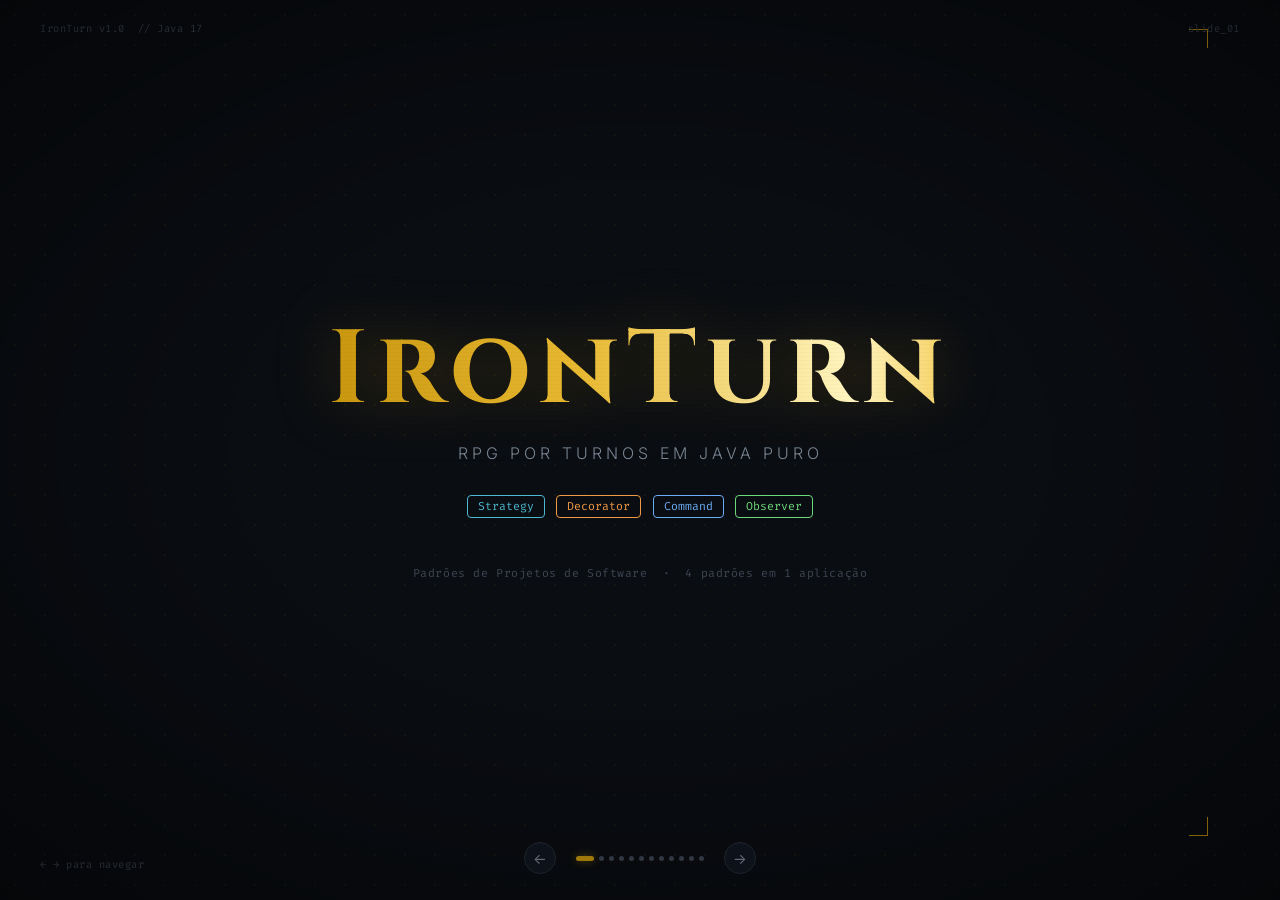
==== commit 1184e229: "feat: minor visual improvements to the presentation in docs/" ====
--- a/docs/index.html
+++ b/docs/index.html
@@ -20,7 +20,11 @@
     ═══════════════════════════════════ -->
     <div class="slide active" id="s1">
         <h1 class="game-title">IronTurn</h1>
-        <p class="game-sub">RPG por Turnos em Java Puro</p>
+        <div class="game-sub-wrap">
+            <span class="rule"></span>
+            <p class="game-sub" style="margin-top:0">RPG por Turnos em Java Puro</p>
+            <span class="rule"></span>
+        </div>
         <div class="tag-row">
             <span class="ptag pt-s">Strategy</span>
             <span class="ptag pt-d">Decorator</span>
@@ -53,28 +57,28 @@
                 </ul>
             </div>
             <div class="pat-grid" style="align-content:center">
-                <div class="pat-card">
+                <div class="pat-card" style="--card-accent:var(--teal)">
                     <div class="pat-card-top">
                         <span style="font-size:1.1rem">⚔</span>
                         <span class="pat-card-name" style="color:var(--teal)">Strategy</span>
                     </div>
                     <p class="pat-card-desc">Comportamento de ataque por classe — injetado no herói na criação</p>
                 </div>
-                <div class="pat-card">
+                <div class="pat-card" style="--card-accent:var(--orange)">
                     <div class="pat-card-top">
                         <span style="font-size:1.1rem">🛡</span>
                         <span class="pat-card-name" style="color:var(--orange)">Decorator</span>
                     </div>
                     <p class="pat-card-desc">Equipamentos somam bônus por composição, sem herança</p>
                 </div>
-                <div class="pat-card">
+                <div class="pat-card" style="--card-accent:var(--blue)">
                     <div class="pat-card-top">
                         <span style="font-size:1.1rem">↩</span>
                         <span class="pat-card-name" style="color:var(--blue)">Command</span>
                     </div>
                     <p class="pat-card-desc">Ações do turno como objetos — com <code style="font-size:0.78rem">execute()</code> e <code style="font-size:0.78rem">undo()</code></p>
                 </div>
-                <div class="pat-card">
+                <div class="pat-card" style="--card-accent:var(--green)">
                     <div class="pat-card-top">
                         <span style="font-size:1.1rem">📡</span>
                         <span class="pat-card-name" style="color:var(--green)">Observer</span>
@@ -496,27 +500,27 @@
         </div>
         <div style="display:flex;justify-content:center;align-items:center;flex:1">
             <div class="arch-box"><span style="color:var(--gold)">BattleEngine.setup()</span>
-│
-├─ createHero()
-│    ├─ new Hero(..., <span style="color:var(--teal)">new WarriorAttack()</span>)              ◀ <span style="color:var(--teal)">Strategy</span> injetada
-│    └─ equipped = <span style="color:var(--orange)">ShieldDecorator(SwordDecorator(h))</span>  ◀ <span style="color:var(--orange)">Decorator</span> empilhado
-│
-└─ observers: [<span style="color:var(--green)">BattleLogger</span>, <span style="color:var(--green)">StatusDisplay</span>]            ◀ <span style="color:var(--green)">Observers</span> registrados
-
-<span style="color:var(--gold)">BattleEngine.loop()</span>  — a cada turno:
-│
-├─ buildMenu() → List&lt;MenuEntry&gt;   <span style="color:var(--dim)">(menu dinâmico — opções variam por classe)</span>
-│
-├─ new <span style="color:var(--blue)">AttackCommand</span>(equipped, enemy, observers)   ◀ <span style="color:var(--blue)">Command</span> (ataque)
-│    ├─ execute()
-│    │    ├─ attacker.attack()    → <span style="color:var(--teal)">Strategy.execute()</span> chamada aqui
-│    │    ├─ target.takeDamage()  → <span style="color:var(--orange)">Decorator</span> delega ao Hero
-│    │    └─ BattleEvent(ATTACK)  → <span style="color:var(--green)">Observers</span> notificados
-│    └─ undo() → target.heal(damageDealt)        <span style="color:var(--dim)">[Mago]</span>
-│
-└─ new <span style="color:var(--blue)">GuardCommand</span>(equipped, enemy, observers)   ◀ <span style="color:var(--blue)">Command</span> (guarda)
-     ├─ execute() → DEF ×2  +  BattleEvent(GUARD)  → <span style="color:var(--green)">Observers</span>
-     └─ revert()  → DEF restaurada                  <span style="color:var(--dim)">[Guerreiro, fim do turno]</span></div>
+                │
+                ├─ createHero()
+                │    ├─ new Hero(..., <span style="color:var(--teal)">new WarriorAttack()</span>)              ◀ <span style="color:var(--teal)">Strategy</span> injetada
+                │    └─ equipped = <span style="color:var(--orange)">ShieldDecorator(SwordDecorator(h))</span>  ◀ <span style="color:var(--orange)">Decorator</span> empilhado
+                │
+                └─ observers: [<span style="color:var(--green)">BattleLogger</span>, <span style="color:var(--green)">StatusDisplay</span>]            ◀ <span style="color:var(--green)">Observers</span> registrados
+
+                <span style="color:var(--gold)">BattleEngine.loop()</span>  — a cada turno:
+                │
+                ├─ buildMenu() → List&lt;MenuEntry&gt;   <span style="color:var(--dim)">(menu dinâmico — opções variam por classe)</span>
+                │
+                ├─ new <span style="color:var(--blue)">AttackCommand</span>(equipped, enemy, observers)   ◀ <span style="color:var(--blue)">Command</span> (ataque)
+                │    ├─ execute()
+                │    │    ├─ attacker.attack()    → <span style="color:var(--teal)">Strategy.execute()</span> chamada aqui
+                │    │    ├─ target.takeDamage()  → <span style="color:var(--orange)">Decorator</span> delega ao Hero
+                │    │    └─ BattleEvent(ATTACK)  → <span style="color:var(--green)">Observers</span> notificados
+                │    └─ undo() → target.heal(damageDealt)        <span style="color:var(--dim)">[Mago]</span>
+                │
+                └─ new <span style="color:var(--blue)">GuardCommand</span>(equipped, enemy, observers)   ◀ <span style="color:var(--blue)">Command</span> (guarda)
+                ├─ execute() → DEF ×2  +  BattleEvent(GUARD)  → <span style="color:var(--green)">Observers</span>
+                └─ revert()  → DEF restaurada                  <span style="color:var(--dim)">[Guerreiro, fim do turno]</span></div>
         </div>
     </div>
 
@@ -566,4 +570,4 @@
 
 <script src="slides.js"></script>
 </body>
-</html>
+</html>
--- a/docs/styles.css
+++ b/docs/styles.css
@@ -1,74 +1,102 @@
 /* ═══════════════════════════════════════════════════
-   IronTurn — Presentation Styles
+   IronTurn — Presentation Styles  (arcane codex edition)
    Structure:
-     1. Reset & Variables
-     2. Base / Body
-     3. Slide Engine
-     4. Corner Decorations
-     5. Navigation
-     6. Slide Header
-     7. Pattern & Part Tags
-     8. Problem / Solution Boxes
-     9. Feature List
-    10. Code Block & Syntax Highlighting
-    11. Split Layout
-    12. Slide-specific: Title (s1)
-    13. Slide-specific: Overview (s2)
-    14. Slide-specific: Architecture (s11)
-    15. Slide-specific: Demo (s12)
+     1.  Reset & Variables
+     2.  Base / Body + Background
+     3.  Slide Engine + Entrance Animation
+     4.  Corner Decorations
+     5.  Navigation
+     6.  Slide Header
+     7.  Pattern & Part Tags
+     8.  Problem / Solution Boxes
+     9.  Feature List
+    10.  Code Block & Syntax Highlighting
+    11.  Split Layout
+    12.  Slide-specific: Title (s1)
+    13.  Slide-specific: Overview (s2)
+    14.  Slide-specific: Architecture (s11)
+    15.  Slide-specific: Demo (s12)
 ═══════════════════════════════════════════════════ */
 
 /* ── 1. Reset & Variables ── */
 * { margin: 0; padding: 0; box-sizing: border-box; }
 
 :root {
-    --bg:         #0d1117;
-    --surface:    #161b22;
-    --surface2:   #1e2530;
-    --border:     #30363d;
-    --gold:       #d4a017;
-    --gold-glow:  rgba(212, 160, 23, 0.15);
-    --teal:       #58c4dc;
-    --blue:       #79c0ff;
-    --green:      #7ee787;
-    --orange:     #ffa657;
-    --red:        #f85149;
-    --purple:     #d2a8ff;
-    --text:       #e6edf3;
-    --muted:      #8b949e;
-    --dim:        #484f58;
-}
-
-/* ── 2. Base / Body ── */
+    --bg:         #0a0d12;
+    --surface:    #111620;
+    --surface2:   #191f2b;
+    --border:     #252c38;
+    --gold:       #c8970f;
+    --gold-light: #f0c840;
+    --gold-glow:  rgba(200, 151, 15, 0.18);
+    --teal:       #4db8d0;
+    --blue:       #6baef5;
+    --green:      #6dd97a;
+    --orange:     #f09a45;
+    --red:        #e84c45;
+    --purple:     #c9a0f5;
+    --text:       #dde6f0;
+    --muted:      #7a8694;
+    --dim:        #3e4653;
+}
+
+/* ── 2. Base / Body + Background ── */
 html, body { height: 100%; }
 
 body {
-    background: var(--bg);
+    background-color: var(--bg);
     color: var(--text);
     font-family: 'Inter', sans-serif;
     height: 100vh;
     overflow: hidden;
 }
 
-/* Scan-line overlay */
+/* Dot-grid texture */
+body::after {
+    content: '';
+    position: fixed;
+    inset: 0;
+    background-image: radial-gradient(circle, rgba(200,151,15,0.07) 1px, transparent 1px);
+    background-size: 30px 30px;
+    pointer-events: none;
+    z-index: 0;
+}
+
+/* Radial vignette — darkens corners, focuses centre */
 body::before {
     content: '';
     position: fixed;
     inset: 0;
-    background: repeating-linear-gradient(
-        0deg,
-        transparent,        transparent        3px,
-        rgba(0,0,0,0.025), rgba(0,0,0,0.025)  4px
-    );
+    background:
+            radial-gradient(ellipse 80% 75% at 50% 50%,
+            transparent 40%, rgba(0,0,0,0.55) 100%),
+            repeating-linear-gradient(
+                    0deg,
+                    transparent,        transparent        3px,
+                    rgba(0,0,0,0.018), rgba(0,0,0,0.018)  4px
+            );
     pointer-events: none;
     z-index: 200;
 }
 
-/* ── 3. Slide Engine ── */
+/* ── 3. Slide Engine + Entrance Animation ── */
+
+@keyframes slideEnter {
+    from {
+        opacity: 0;
+        transform: translateY(14px);
+    }
+    to {
+        opacity: 1;
+        transform: translateY(0);
+    }
+}
+
 .slideshow {
     width: 100vw;
     height: 100vh;
     position: relative;
+    z-index: 1;
 }
 
 .slide {
@@ -78,12 +106,13 @@
     flex-direction: column;
     padding: 2.5rem 5rem 5rem;
     opacity: 0;
-    transition: opacity 0.3s ease;
     pointer-events: none;
+    /* no transition here — entrance handled by animation */
 }
 .slide.active {
     opacity: 1;
     pointer-events: all;
+    animation: slideEnter 0.38s cubic-bezier(0.22, 0.61, 0.36, 1) forwards;
 }
 
 /* ── 4. Corner Decorations ── */
@@ -98,6 +127,33 @@
 .deco-tl { top: 1.4rem; left: 2.5rem; }
 .deco-tr { top: 1.4rem; right: 2.5rem; text-align: right; }
 .deco-bl { bottom: 1.8rem; left: 2.5rem; }
+
+/* Decorative corner brackets on slides */
+.slide::before,
+.slide::after {
+    content: '';
+    position: absolute;
+    width: 18px;
+    height: 18px;
+    opacity: 0;
+    transition: opacity 0.4s ease 0.1s;
+}
+.slide.active::before,
+.slide.active::after {
+    opacity: 1;
+}
+.slide::before {
+    top: 1.8rem;
+    right: 4.5rem;
+    border-top: 1px solid var(--gold);
+    border-right: 1px solid var(--gold);
+}
+.slide::after {
+    bottom: 4rem;
+    right: 4.5rem;
+    border-bottom: 1px solid var(--gold);
+    border-right: 1px solid var(--gold);
+}
 
 /* ── 5. Navigation ── */
 .nav {
@@ -126,8 +182,9 @@
     font-family: inherit;
 }
 .nav-btn:hover {
-    color: var(--text);
+    color: var(--gold-light);
     border-color: var(--gold);
+    box-shadow: 0 0 10px var(--gold-glow);
 }
 .nav-dots {
     display: flex;
@@ -140,12 +197,13 @@
     border-radius: 50%;
     background: var(--dim);
     cursor: pointer;
-    transition: all 0.25s;
+    transition: all 0.28s cubic-bezier(0.34, 1.56, 0.64, 1);
 }
 .nav-dot.active {
     background: var(--gold);
-    width: 16px;
+    width: 18px;
     border-radius: 3px;
+    box-shadow: 0 0 8px rgba(200,151,15,0.5);
 }
 
 /* ── 6. Slide Header ── */
@@ -157,7 +215,21 @@
     border-bottom: 1px solid var(--border);
     margin-bottom: 1.75rem;
     flex-shrink: 0;
-}
+    position: relative;
+}
+
+/* Gold accent line under header */
+.slide-header::after {
+    content: '';
+    position: absolute;
+    bottom: -1px;
+    left: 0;
+    width: 48px;
+    height: 1px;
+    background: var(--gold);
+    box-shadow: 0 0 8px rgba(200,151,15,0.6);
+}
+
 .slide-h2 {
     font-family: 'Cinzel', serif;
     font-size: 1.65rem;
@@ -173,13 +245,18 @@
     border-radius: 4px;
     border: 1px solid;
     flex-shrink: 0;
+    transition: box-shadow 0.2s;
 }
 .pt-s { color: var(--teal);   border-color: var(--teal);   }
 .pt-d { color: var(--orange); border-color: var(--orange); }
 .pt-c { color: var(--blue);   border-color: var(--blue);   }
 .pt-o { color: var(--green);  border-color: var(--green);  }
 
-/* "1 · 2" / "2 · 2" indicator pushed to the right */
+.pt-s:hover { box-shadow: 0 0 10px rgba(77,184,208,0.35); }
+.pt-d:hover { box-shadow: 0 0 10px rgba(240,154,69,0.35); }
+.pt-c:hover { box-shadow: 0 0 10px rgba(107,174,245,0.35); }
+.pt-o:hover { box-shadow: 0 0 10px rgba(109,217,122,0.35); }
+
 .part-tag {
     font-family: 'Fira Code', monospace;
     font-size: 0.65rem;
@@ -196,12 +273,14 @@
     margin-bottom: 0.9rem;
 }
 .prob-box {
-    background: rgba(248, 81,  73,  0.07);
-    border:     1px solid rgba(248, 81,  73,  0.22);
+    background: rgba(232, 76, 69, 0.07);
+    border: 1px solid rgba(232, 76, 69, 0.22);
+    border-left: 3px solid rgba(232, 76, 69, 0.55);
 }
 .sol-box {
-    background: rgba(126, 231, 135, 0.05);
-    border:     1px solid rgba(126, 231, 135, 0.18);
+    background: rgba(109, 217, 122, 0.05);
+    border: 1px solid rgba(109, 217, 122, 0.18);
+    border-left: 3px solid rgba(109, 217, 122, 0.45);
 }
 .box-lbl {
     font-size: 0.62rem;
@@ -254,21 +333,22 @@
     background: var(--surface);
     border: 1px solid var(--border);
     border-radius: 10px;
-    padding: 1.1rem 1.4rem;
     height: 100%;
     display: flex;
     flex-direction: column;
     overflow: hidden;
+    box-shadow: inset 0 1px 0 rgba(255,255,255,0.03), 0 4px 24px rgba(0,0,0,0.3);
 }
 .code-title {
     font-family: 'Fira Code', monospace;
     font-size: 0.65rem;
-    color: var(--dim);
-    padding-bottom: 0.75rem;
-    margin-bottom: 0.75rem;
+    color: var(--muted);
+    padding: 0.7rem 1.4rem;
     border-bottom: 1px solid var(--border);
     flex-shrink: 0;
     letter-spacing: 0.04em;
+    background: linear-gradient(90deg, var(--surface2) 0%, transparent 60%);
+    border-radius: 10px 10px 0 0;
 }
 pre {
     font-family: 'Fira Code', monospace;
@@ -276,6 +356,7 @@
     line-height: 1.75;
     flex: 1;
     overflow: hidden;
+    padding: 1.1rem 1.4rem;
 }
 
 /* Syntax token colours */
@@ -310,29 +391,78 @@
     gap: 0;
     padding: 0;
 }
+
+@keyframes titleShimmer {
+    0%   { background-position: 200% center; }
+    100% { background-position: -200% center; }
+}
+
+@keyframes subtitleFade {
+    from { opacity: 0; letter-spacing: 0.4em; }
+    to   { opacity: 1; letter-spacing: 0.25em; }
+}
+
+@keyframes tagsFade {
+    from { opacity: 0; transform: translateY(10px); }
+    to   { opacity: 1; transform: translateY(0); }
+}
+
 .game-title {
     font-family: 'Cinzel', serif;
     font-size: 6.5rem;
     font-weight: 700;
-    color: var(--gold);
     letter-spacing: 0.08em;
     line-height: 1;
-    text-shadow: 0 0 60px rgba(212, 160, 23, 0.25);
-}
+    background: linear-gradient(
+            90deg,
+            var(--gold)       0%,
+            #e8b830          20%,
+            #fff5c0          42%,
+            #f5d060          50%,
+            #fff5c0          58%,
+            #e8b830          80%,
+            var(--gold)      100%
+    );
+    background-size: 200% auto;
+    -webkit-background-clip: text;
+    -webkit-text-fill-color: transparent;
+    background-clip: text;
+    animation: titleShimmer 4.5s linear infinite;
+    filter: drop-shadow(0 0 30px rgba(200,151,15,0.3));
+}
+
 .game-sub {
     font-size: 1rem;
     color: var(--muted);
     letter-spacing: 0.25em;
     text-transform: uppercase;
     font-weight: 300;
-    margin-top: 1rem;
-}
+    margin-top: 1.2rem;
+    animation: subtitleFade 1.2s ease 0.3s both;
+}
+
+/* Thin gold rule flanking subtitle */
+.game-sub-wrap {
+    display: flex;
+    align-items: center;
+    gap: 1.2rem;
+    margin-top: 1.2rem;
+    animation: subtitleFade 1.2s ease 0.3s both;
+}
+.game-sub-wrap .rule {
+    flex: 1;
+    max-width: 80px;
+    height: 1px;
+    background: linear-gradient(90deg, transparent, var(--gold), transparent);
+}
+
 .tag-row {
     display: flex;
     gap: 0.7rem;
     justify-content: center;
     flex-wrap: wrap;
     margin-top: 2rem;
+    animation: tagsFade 0.8s ease 0.7s both;
 }
 .hint {
     font-family: 'Fira Code', monospace;
@@ -340,6 +470,7 @@
     color: var(--dim);
     margin-top: 3rem;
     letter-spacing: 0.05em;
+    animation: tagsFade 0.8s ease 1s both;
 }
 
 /* ── 13. Overview Slide (#s2) ── */
@@ -353,9 +484,14 @@
     border: 1px solid var(--border);
     border-radius: 9px;
     padding: 1rem 1.1rem;
-    transition: border-color 0.2s;
-}
-.pat-card:hover { border-color: var(--gold); }
+    transition: border-color 0.2s, box-shadow 0.2s, transform 0.2s;
+    cursor: default;
+}
+.pat-card:hover {
+    transform: translateY(-2px);
+    border-color: var(--card-accent, var(--gold));
+    box-shadow: 0 4px 20px color-mix(in srgb, var(--card-accent, var(--gold)) 20%, transparent);
+}
 .pat-card-top {
     display: flex;
     align-items: center;
@@ -384,12 +520,14 @@
     line-height: 1.9;
     white-space: pre;
     color: var(--muted);
+    box-shadow: inset 0 1px 0 rgba(255,255,255,0.03);
 }
 
 /* ── 15. Demo Slide (#s12) ── */
 .demo-cmd {
     background: var(--surface);
     border: 1px solid var(--border);
+    border-left: 3px solid rgba(109,217,122,0.45);
     border-radius: 7px;
     padding: 0.65rem 1.2rem;
     font-family: 'Fira Code', monospace;
@@ -397,6 +535,11 @@
     color: var(--green);
     width: 100%;
     max-width: 560px;
+    transition: border-color 0.2s, box-shadow 0.2s;
+}
+.demo-cmd:hover {
+    border-left-color: var(--green);
+    box-shadow: 0 0 12px rgba(109,217,122,0.12);
 }
 .demo-grid {
     display: grid;
@@ -412,6 +555,11 @@
     border-radius: 8px;
     padding: 0.9rem 1rem;
     text-align: center;
+    transition: border-color 0.2s, box-shadow 0.2s, transform 0.2s;
+}
+.demo-card:hover {
+    transform: translateY(-2px);
+    box-shadow: 0 4px 16px rgba(0,0,0,0.3);
 }
 .demo-card-lbl {
     font-family: 'Fira Code', monospace;
@@ -422,4 +570,4 @@
     font-size: 0.78rem;
     color: var(--muted);
     line-height: 1.55;
-}
+}
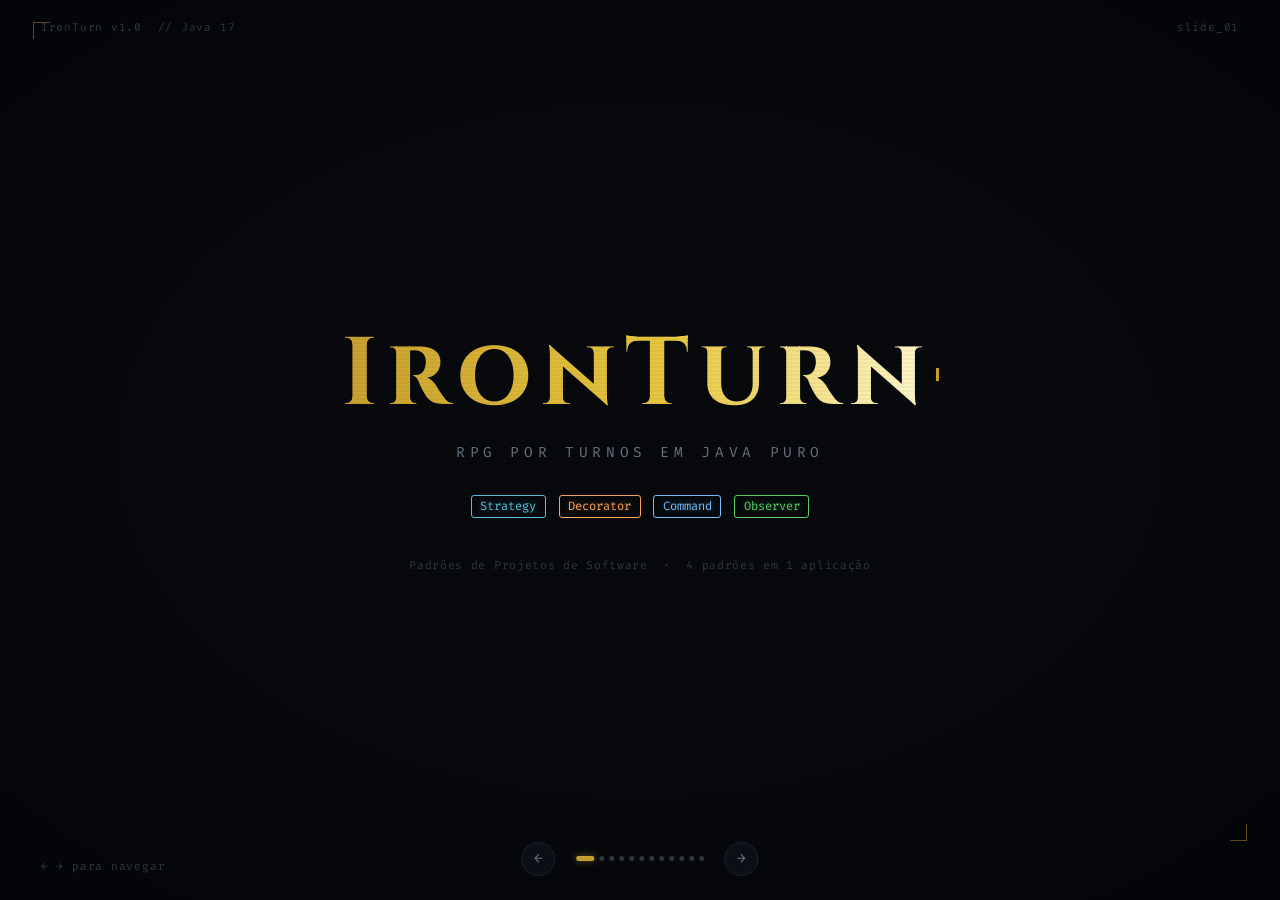
==== commit a937da28: "feat: minor visual refinements to the presentation in docs/" ====
--- a/docs/index.html
+++ b/docs/index.html
@@ -19,12 +19,8 @@
          SLIDE 1 — TITLE
     ═══════════════════════════════════ -->
     <div class="slide active" id="s1">
-        <h1 class="game-title">IronTurn</h1>
-        <div class="game-sub-wrap">
-            <span class="rule"></span>
-            <p class="game-sub" style="margin-top:0">RPG por Turnos em Java Puro</p>
-            <span class="rule"></span>
-        </div>
+        <div class="title-row"><h1 class="game-title">IronTurn</h1><span class="title-cursor"></span></div>
+        <div class="game-sub-wrap"><span class="rule"></span><p class="game-sub">RPG por Turnos em Java Puro</p><span class="rule"></span></div>
         <div class="tag-row">
             <span class="ptag pt-s">Strategy</span>
             <span class="ptag pt-d">Decorator</span>
@@ -221,24 +217,27 @@
                     <li>O engine só enxerga <code>Character</code> — não sabe quantos wrappers existem</li>
                 </ul>
             </div>
-            <div class="code-block">
-                <div class="code-title">Cadeia de delegação — Guerreiro com Espada e Escudo</div>
-                <pre><span class="cmt">// Chamada: equipped.getAtk()</span>
-<span class="cmt">// Percorre a pilha de wrappers até o Hero raiz:</span>
-
-<span class="cls">ShieldDecorator</span>.<span class="fn">getAtk</span>()  <span class="cmt">// → delega para wrapped</span>
-    └── <span class="cls">SwordDecorator</span>.<span class="fn">getAtk</span>()  <span class="cmt">// → wrapped.getAtk() + 10</span>
-            └── <span class="cls">Hero</span>.<span class="fn">getAtk</span>()  <span class="cmt">// → 20 (base)</span>
-
-<span class="cmt">// Resultado final: 20 + 10 = 30 ATK</span>
-
-
-<span class="cmt">// takeDamage() percorre o mesmo caminho:</span>
-<span class="cls">ShieldDecorator</span>.<span class="fn">takeDamage</span>(h) → wrapped.<span class="fn">takeDamage</span>(h)
-    └── <span class="cls">SwordDecorator</span>.<span class="fn">takeDamage</span>(h) → wrapped.<span class="fn">takeDamage</span>(h)
-            └── <span class="cls">Hero</span>.<span class="fn">takeDamage</span>(h) <span class="cmt">// HP modificado aqui</span>
-
-<span class="cmt">// O HP real vive no Hero. Decorators só delegam.</span></pre>
+            <div class="diagram-block">
+                <div class="diagram-title">Cadeia de delegação — equipped.getAtk()</div>
+                <svg viewBox="0 0 420 295" xmlns="http://www.w3.org/2000/svg" preserveAspectRatio="xMidYMid meet" width="100%" height="100%">
+  <rect x="50" y="15" width="320" height="60" rx="4" fill="rgba(255,166,87,0.08)" stroke="#ffa657" stroke-width="1.5"/>
+  <text x="68" y="36" font-family="Fira Code,monospace" font-size="12" fill="#ffa657">ShieldDecorator</text>
+  <text x="68" y="57" font-family="Fira Code,monospace" font-size="10" fill="#66737f">getDef() → wrapped.getDef() <tspan fill="#ffa657">+ 8</tspan></text>
+  <line x1="210" y1="75" x2="210" y2="99" stroke="#2e3840" stroke-width="1.5" stroke-dasharray="3 2"/>
+  <polygon points="210,102 204,91 216,91" fill="#2e3840"/>
+  <text x="218" y="93" font-family="Fira Code,monospace" font-size="8" fill="#3a4048">wrapped</text>
+  <rect x="50" y="105" width="320" height="60" rx="4" fill="rgba(255,166,87,0.05)" stroke="#ffa657" stroke-width="1" stroke-opacity="0.65"/>
+  <text x="68" y="126" font-family="Fira Code,monospace" font-size="12" fill="#ffa657" opacity="0.78">SwordDecorator</text>
+  <text x="68" y="147" font-family="Fira Code,monospace" font-size="10" fill="#66737f">getAtk() → wrapped.getAtk() <tspan fill="#ffa657">+ 10</tspan></text>
+  <line x1="210" y1="165" x2="210" y2="189" stroke="#2e3840" stroke-width="1.5" stroke-dasharray="3 2"/>
+  <polygon points="210,192 204,181 216,181" fill="#2e3840"/>
+  <text x="218" y="183" font-family="Fira Code,monospace" font-size="8" fill="#3a4048">wrapped</text>
+  <rect x="50" y="195" width="320" height="60" rx="4" fill="rgba(121,192,255,0.06)" stroke="#79c0ff" stroke-width="1.5"/>
+  <text x="210" y="218" font-family="Cinzel,serif" font-size="13" fill="#79c0ff" text-anchor="middle">Hero</text>
+  <text x="210" y="240" font-family="Fira Code,monospace" font-size="10" fill="#66737f" text-anchor="middle">atk = <tspan fill="#79c0ff">20</tspan>    def = <tspan fill="#79c0ff">15</tspan>    hp = <tspan fill="#79c0ff">120</tspan></text>
+  <rect x="50" y="270" width="320" height="17" rx="3" fill="rgba(86,211,100,0.07)" stroke="#56d364" stroke-width="0.8"/>
+  <text x="210" y="282" font-family="Fira Code,monospace" font-size="9.5" fill="#56d364" text-anchor="middle">getAtk() → 30  ·  getDef() → 23</text>
+</svg>
             </div>
         </div>
     </div>
@@ -417,25 +416,29 @@
                     <li><code style="color:var(--green)">BattleEvent.Type</code> — enum <code>ATTACK</code> / <code>GUARD</code>; observers reagem diferente por tipo</li>
                 </ul>
             </div>
-            <div class="code-block">
-                <div class="code-title">Fluxo de notificação — quem fala com quem</div>
-                <pre><span class="cmt">// Setup — registro em BattleEngine.setup():</span>
-observers.<span class="fn">add</span>(<span class="kw">new</span> <span class="cls">BattleLogger</span>());
-observers.<span class="fn">add</span>(<span class="kw">new</span> <span class="cls">StatusDisplay</span>());
-
-<span class="cmt">// Sem Observer — acoplamento direto (evitado):</span>
-<span class="cmt">// engine → logger.log(...)              → acoplado</span>
-<span class="cmt">// engine → display.show(...)            → acoplado</span>
-<span class="cmt">// engine → [novo listener]              → MODIFICAR O ENGINE</span>
-
-<span class="cmt">// Com Observer — AttackCommand faz o broadcast:</span>
-<span class="cls">AttackCommand</span>.<span class="fn">execute</span>()
-    └─ <span class="kw">for</span> (<span class="cls">BattleObserver</span> o : observers) o.<span class="fn">onEvent</span>(event)
-            ├── <span class="cls">BattleLogger</span>.<span class="fn">onEvent</span>()    <span class="cmt">// registra histórico</span>
-            └── <span class="cls">StatusDisplay</span>.<span class="fn">onEvent</span>()  <span class="cmt">// exibe barra de HP</span>
-
-<span class="cmt">// Adicionar listener: zero alteração no engine:</span>
-observers.<span class="fn">add</span>(<span class="kw">new</span> <span class="cls">SoundEffect</span>()); <span class="cmt">// basta registrar</span></pre>
+            <div class="diagram-block">
+                <div class="diagram-title">Fluxo de notificação — quem fala com quem</div>
+                <svg viewBox="0 0 420 255" xmlns="http://www.w3.org/2000/svg" preserveAspectRatio="xMidYMid meet" width="100%" height="100%">
+  <rect x="95" y="12" width="230" height="52" rx="4" fill="rgba(121,192,255,0.07)" stroke="#79c0ff" stroke-width="1.5"/>
+  <text x="210" y="33" font-family="Fira Code,monospace" font-size="11" fill="#79c0ff" text-anchor="middle">AttackCommand</text>
+  <text x="210" y="51" font-family="Fira Code,monospace" font-size="9.5" fill="#66737f" text-anchor="middle">.execute()</text>
+  <line x1="210" y1="64" x2="210" y2="88" stroke="#2e3840" stroke-width="1.5"/>
+  <polygon points="210,91 204,80 216,80" fill="#2e3840"/>
+  <rect x="150" y="92" width="120" height="22" rx="3" fill="rgba(240,192,80,0.08)" stroke="#f0c050" stroke-width="0.8"/>
+  <text x="210" y="107" font-family="Fira Code,monospace" font-size="9.5" fill="#f0c050" text-anchor="middle">BattleEvent</text>
+  <line x1="183" y1="114" x2="110" y2="153" stroke="#2e3840" stroke-width="1.5" stroke-dasharray="4 2"/>
+  <line x1="237" y1="114" x2="310" y2="153" stroke="#2e3840" stroke-width="1.5" stroke-dasharray="4 2"/>
+  <text x="120" y="138" font-family="Fira Code,monospace" font-size="8" fill="#3a4048">onEvent()</text>
+  <text x="255" y="138" font-family="Fira Code,monospace" font-size="8" fill="#3a4048">onEvent()</text>
+  <rect x="22" y="155" width="172" height="68" rx="4" fill="rgba(86,211,100,0.06)" stroke="#56d364" stroke-width="1.5"/>
+  <text x="108" y="179" font-family="Fira Code,monospace" font-size="11" fill="#56d364" text-anchor="middle">BattleLogger</text>
+  <text x="108" y="197" font-family="Fira Code,monospace" font-size="9" fill="#66737f" text-anchor="middle">registra histórico</text>
+  <text x="108" y="213" font-family="Fira Code,monospace" font-size="9" fill="#66737f" text-anchor="middle">completo</text>
+  <rect x="226" y="155" width="172" height="68" rx="4" fill="rgba(86,211,100,0.06)" stroke="#56d364" stroke-width="1.5"/>
+  <text x="312" y="179" font-family="Fira Code,monospace" font-size="11" fill="#56d364" text-anchor="middle">StatusDisplay</text>
+  <text x="312" y="197" font-family="Fira Code,monospace" font-size="9" fill="#66737f" text-anchor="middle">exibe barras</text>
+  <text x="312" y="213" font-family="Fira Code,monospace" font-size="9" fill="#66737f" text-anchor="middle">de HP</text>
+</svg>
             </div>
         </div>
     </div>
@@ -500,27 +503,27 @@
         </div>
         <div style="display:flex;justify-content:center;align-items:center;flex:1">
             <div class="arch-box"><span style="color:var(--gold)">BattleEngine.setup()</span>
-                │
-                ├─ createHero()
-                │    ├─ new Hero(..., <span style="color:var(--teal)">new WarriorAttack()</span>)              ◀ <span style="color:var(--teal)">Strategy</span> injetada
-                │    └─ equipped = <span style="color:var(--orange)">ShieldDecorator(SwordDecorator(h))</span>  ◀ <span style="color:var(--orange)">Decorator</span> empilhado
-                │
-                └─ observers: [<span style="color:var(--green)">BattleLogger</span>, <span style="color:var(--green)">StatusDisplay</span>]            ◀ <span style="color:var(--green)">Observers</span> registrados
-
-                <span style="color:var(--gold)">BattleEngine.loop()</span>  — a cada turno:
-                │
-                ├─ buildMenu() → List&lt;MenuEntry&gt;   <span style="color:var(--dim)">(menu dinâmico — opções variam por classe)</span>
-                │
-                ├─ new <span style="color:var(--blue)">AttackCommand</span>(equipped, enemy, observers)   ◀ <span style="color:var(--blue)">Command</span> (ataque)
-                │    ├─ execute()
-                │    │    ├─ attacker.attack()    → <span style="color:var(--teal)">Strategy.execute()</span> chamada aqui
-                │    │    ├─ target.takeDamage()  → <span style="color:var(--orange)">Decorator</span> delega ao Hero
-                │    │    └─ BattleEvent(ATTACK)  → <span style="color:var(--green)">Observers</span> notificados
-                │    └─ undo() → target.heal(damageDealt)        <span style="color:var(--dim)">[Mago]</span>
-                │
-                └─ new <span style="color:var(--blue)">GuardCommand</span>(equipped, enemy, observers)   ◀ <span style="color:var(--blue)">Command</span> (guarda)
-                ├─ execute() → DEF ×2  +  BattleEvent(GUARD)  → <span style="color:var(--green)">Observers</span>
-                └─ revert()  → DEF restaurada                  <span style="color:var(--dim)">[Guerreiro, fim do turno]</span></div>
+│
+├─ createHero()
+│    ├─ new Hero(..., <span style="color:var(--teal)">new WarriorAttack()</span>)              ◀ <span style="color:var(--teal)">Strategy</span> injetada
+│    └─ equipped = <span style="color:var(--orange)">ShieldDecorator(SwordDecorator(h))</span>  ◀ <span style="color:var(--orange)">Decorator</span> empilhado
+│
+└─ observers: [<span style="color:var(--green)">BattleLogger</span>, <span style="color:var(--green)">StatusDisplay</span>]            ◀ <span style="color:var(--green)">Observers</span> registrados
+
+<span style="color:var(--gold)">BattleEngine.loop()</span>  — a cada turno:
+│
+├─ buildMenu() → List&lt;MenuEntry&gt;   <span style="color:var(--dim)">(menu dinâmico — opções variam por classe)</span>
+│
+├─ new <span style="color:var(--blue)">AttackCommand</span>(equipped, enemy, observers)   ◀ <span style="color:var(--blue)">Command</span> (ataque)
+│    ├─ execute()
+│    │    ├─ attacker.attack()    → <span style="color:var(--teal)">Strategy.execute()</span> chamada aqui
+│    │    ├─ target.takeDamage()  → <span style="color:var(--orange)">Decorator</span> delega ao Hero
+│    │    └─ BattleEvent(ATTACK)  → <span style="color:var(--green)">Observers</span> notificados
+│    └─ undo() → target.heal(damageDealt)        <span style="color:var(--dim)">[Mago]</span>
+│
+└─ new <span style="color:var(--blue)">GuardCommand</span>(equipped, enemy, observers)   ◀ <span style="color:var(--blue)">Command</span> (guarda)
+     ├─ execute() → DEF ×2  +  BattleEvent(GUARD)  → <span style="color:var(--green)">Observers</span>
+     └─ revert()  → DEF restaurada                  <span style="color:var(--dim)">[Guerreiro, fim do turno]</span></div>
         </div>
     </div>
 
@@ -570,4 +573,4 @@
 
 <script src="slides.js"></script>
 </body>
-</html>+</html>
--- a/docs/styles.css
+++ b/docs/styles.css
@@ -1,199 +1,160 @@
 /* ═══════════════════════════════════════════════════
-   IronTurn — Presentation Styles  (arcane codex edition)
-   Structure:
-     1.  Reset & Variables
-     2.  Base / Body + Background
-     3.  Slide Engine + Entrance Animation
-     4.  Corner Decorations
-     5.  Navigation
-     6.  Slide Header
-     7.  Pattern & Part Tags
-     8.  Problem / Solution Boxes
-     9.  Feature List
-    10.  Code Block & Syntax Highlighting
-    11.  Split Layout
-    12.  Slide-specific: Title (s1)
-    13.  Slide-specific: Overview (s2)
-    14.  Slide-specific: Architecture (s11)
-    15.  Slide-specific: Demo (s12)
+   IronTurn — Terminal Arcano
+   As cores do terminal, a alma do grimório.
 ═══════════════════════════════════════════════════ */
 
-/* ── 1. Reset & Variables ── */
 * { margin: 0; padding: 0; box-sizing: border-box; }
 
 :root {
-    --bg:         #0a0d12;
-    --surface:    #111620;
-    --surface2:   #191f2b;
-    --border:     #252c38;
-    --gold:       #c8970f;
-    --gold-light: #f0c840;
-    --gold-glow:  rgba(200, 151, 15, 0.18);
-    --teal:       #4db8d0;
-    --blue:       #6baef5;
-    --green:      #6dd97a;
-    --orange:     #f09a45;
-    --red:        #e84c45;
-    --purple:     #c9a0f5;
-    --text:       #dde6f0;
-    --muted:      #7a8694;
-    --dim:        #3e4653;
-}
-
-/* ── 2. Base / Body + Background ── */
+    /* Paleta ANSI do jogo */
+    --bg:       #07090d;
+    --surface:  #0c1016;
+    --surface2: #111820;
+    --border:   #1c2430;
+
+    --teal:    #58c4dc;   /* Strategy  */
+    --orange:  #ffa657;   /* Decorator */
+    --blue:    #79c0ff;   /* Command   */
+    --green:   #56d364;   /* Observer  */
+    --red:     #f85149;
+    --yellow:  #f0c050;
+    --purple:  #d2a8ff;
+
+    --gold:      #c8a030;
+    --gold-lt:   #e8c840;
+    --gold-glow: rgba(200, 160, 48, 0.15);
+
+    --text:    #dde6f0;
+    --muted:   #66737f;
+    --dim:     #2e3840;
+}
+
+/* ── Escala para projetor ── */
+html { font-size: clamp(13px, 1.45vw, 20px); }
 html, body { height: 100%; }
 
 body {
-    background-color: var(--bg);
+    background: var(--bg);
     color: var(--text);
-    font-family: 'Inter', sans-serif;
+    font-family: 'Fira Code', monospace;
     height: 100vh;
     overflow: hidden;
 }
 
-/* Dot-grid texture */
-body::after {
+/* ── Scanlines CRT ── */
+body::before {
     content: '';
     position: fixed;
     inset: 0;
-    background-image: radial-gradient(circle, rgba(200,151,15,0.07) 1px, transparent 1px);
-    background-size: 30px 30px;
+    background: repeating-linear-gradient(
+        to bottom,
+        transparent           0px, transparent           2px,
+        rgba(0, 0, 0, 0.032) 2px, rgba(0, 0, 0, 0.032) 4px
+    );
     pointer-events: none;
-    z-index: 0;
-}
-
-/* Radial vignette — darkens corners, focuses centre */
-body::before {
+    z-index: 400;
+}
+
+/* ── Vinheta ── */
+body::after {
     content: '';
     position: fixed;
     inset: 0;
-    background:
-            radial-gradient(ellipse 80% 75% at 50% 50%,
-            transparent 40%, rgba(0,0,0,0.55) 100%),
-            repeating-linear-gradient(
-                    0deg,
-                    transparent,        transparent        3px,
-                    rgba(0,0,0,0.018), rgba(0,0,0,0.018)  4px
-            );
+    background: radial-gradient(ellipse 90% 85% at 50% 50%,
+        transparent 45%, rgba(0,0,0,0.48) 100%);
     pointer-events: none;
-    z-index: 200;
-}
-
-/* ── 3. Slide Engine + Entrance Animation ── */
-
-@keyframes slideEnter {
-    from {
-        opacity: 0;
-        transform: translateY(14px);
-    }
-    to {
-        opacity: 1;
-        transform: translateY(0);
-    }
-}
-
-.slideshow {
-    width: 100vw;
-    height: 100vh;
-    position: relative;
     z-index: 1;
 }
 
+/* ── Motor de slides ── */
+@keyframes slideIn {
+    from { opacity: 0; transform: translateY(10px); filter: brightness(0.65); }
+    to   { opacity: 1; transform: translateY(0);    filter: brightness(1);    }
+}
+
+.slideshow { width: 100vw; height: 100vh; position: relative; z-index: 2; }
+
 .slide {
     position: absolute;
     inset: 0;
     display: flex;
     flex-direction: column;
-    padding: 2.5rem 5rem 5rem;
+    padding: 1.8rem 4rem 4.5rem;
     opacity: 0;
     pointer-events: none;
-    /* no transition here — entrance handled by animation */
 }
 .slide.active {
     opacity: 1;
     pointer-events: all;
-    animation: slideEnter 0.38s cubic-bezier(0.22, 0.61, 0.36, 1) forwards;
-}
-
-/* ── 4. Corner Decorations ── */
+    animation: slideIn 0.32s cubic-bezier(0.22, 0.61, 0.36, 1) forwards;
+}
+
+/* Cantos grimório */
+.slide.active::before {
+    content: '';
+    position: absolute;
+    top: 1.2rem; left: 1.8rem;
+    width: 16px; height: 16px;
+    border-top: 1px solid var(--gold);
+    border-left: 1px solid var(--gold);
+    opacity: 0.45;
+}
+.slide.active::after {
+    content: '';
+    position: absolute;
+    bottom: 3.2rem; right: 1.8rem;
+    width: 16px; height: 16px;
+    border-bottom: 1px solid var(--gold);
+    border-right: 1px solid var(--gold);
+    opacity: 0.45;
+}
+
+/* ── Decorações de canto ── */
 .deco {
     position: fixed;
     font-family: 'Fira Code', monospace;
-    font-size: 0.65rem;
+    font-size: 0.6rem;
     color: var(--dim);
     z-index: 100;
-    letter-spacing: 0.05em;
-}
-.deco-tl { top: 1.4rem; left: 2.5rem; }
-.deco-tr { top: 1.4rem; right: 2.5rem; text-align: right; }
-.deco-bl { bottom: 1.8rem; left: 2.5rem; }
-
-/* Decorative corner brackets on slides */
-.slide::before,
-.slide::after {
-    content: '';
-    position: absolute;
-    width: 18px;
-    height: 18px;
-    opacity: 0;
-    transition: opacity 0.4s ease 0.1s;
-}
-.slide.active::before,
-.slide.active::after {
-    opacity: 1;
-}
-.slide::before {
-    top: 1.8rem;
-    right: 4.5rem;
-    border-top: 1px solid var(--gold);
-    border-right: 1px solid var(--gold);
-}
-.slide::after {
-    bottom: 4rem;
-    right: 4.5rem;
-    border-bottom: 1px solid var(--gold);
-    border-right: 1px solid var(--gold);
-}
-
-/* ── 5. Navigation ── */
+    letter-spacing: 0.07em;
+}
+.deco-tl { top: 1.1rem;  left: 2.2rem; }
+.deco-tr { top: 1.1rem;  right: 2.2rem; text-align: right; }
+.deco-bl { bottom: 1.4rem; left: 2.2rem; }
+
+/* ── Navegação ── */
 .nav {
     position: fixed;
-    bottom: 1.6rem;
+    bottom: 1.3rem;
     left: 50%;
     transform: translateX(-50%);
     display: flex;
     align-items: center;
-    gap: 1.25rem;
+    gap: 1.1rem;
     z-index: 100;
 }
 .nav-btn {
     background: var(--surface);
     border: 1px solid var(--border);
     color: var(--muted);
-    width: 32px;
-    height: 32px;
+    width: 1.85rem; height: 1.85rem;
     border-radius: 50%;
     cursor: pointer;
-    font-size: 0.9rem;
+    font-size: 0.78rem;
     display: flex;
     align-items: center;
     justify-content: center;
-    transition: all 0.2s;
-    font-family: inherit;
+    transition: all 0.18s;
+    font-family: 'Fira Code', monospace;
 }
 .nav-btn:hover {
-    color: var(--gold-light);
+    color: var(--gold-lt);
     border-color: var(--gold);
-    box-shadow: 0 0 10px var(--gold-glow);
-}
-.nav-dots {
-    display: flex;
-    gap: 5px;
-    align-items: center;
-}
+    box-shadow: 0 0 8px var(--gold-glow);
+}
+.nav-dots { display: flex; gap: 5px; align-items: center; }
 .nav-dot {
-    width: 5px;
-    height: 5px;
+    width: 5px; height: 5px;
     border-radius: 50%;
     background: var(--dim);
     cursor: pointer;
@@ -202,177 +163,214 @@
 .nav-dot.active {
     background: var(--gold);
     width: 18px;
-    border-radius: 3px;
-    box-shadow: 0 0 8px rgba(200,151,15,0.5);
-}
-
-/* ── 6. Slide Header ── */
+    border-radius: 2px;
+    box-shadow: 0 0 7px rgba(200,160,48,0.5);
+}
+
+/* ── Cabeçalho de slide ── */
 .slide-header {
     display: flex;
     align-items: center;
-    gap: 0.9rem;
-    padding-bottom: 1.25rem;
-    border-bottom: 1px solid var(--border);
-    margin-bottom: 1.75rem;
+    gap: 0.85rem;
+    padding-bottom: 0.9rem;
+    margin-bottom: 1.4rem;
     flex-shrink: 0;
     position: relative;
 }
-
-/* Gold accent line under header */
 .slide-header::after {
     content: '';
     position: absolute;
-    bottom: -1px;
-    left: 0;
-    width: 48px;
+    bottom: -1px; left: 0; right: 0;
     height: 1px;
+    background: var(--border);
+}
+.slide-header::before {
+    content: '';
+    position: absolute;
+    bottom: -1px; left: 0;
+    width: 2.5rem; height: 2px;
     background: var(--gold);
-    box-shadow: 0 0 8px rgba(200,151,15,0.6);
-}
-
+    box-shadow: 0 0 6px var(--gold-glow);
+    z-index: 1;
+}
 .slide-h2 {
     font-family: 'Cinzel', serif;
-    font-size: 1.65rem;
+    font-size: 1.5rem;
     font-weight: 600;
     color: var(--text);
 }
 
-/* ── 7. Pattern & Part Tags ── */
+/* ── Tags de padrão ── */
 .ptag {
     font-family: 'Fira Code', monospace;
-    font-size: 0.72rem;
-    padding: 3px 10px;
-    border-radius: 4px;
+    font-size: 0.65rem;
+    padding: 0.18em 0.7em;
+    border-radius: 3px;
     border: 1px solid;
     flex-shrink: 0;
-    transition: box-shadow 0.2s;
-}
-.pt-s { color: var(--teal);   border-color: var(--teal);   }
-.pt-d { color: var(--orange); border-color: var(--orange); }
-.pt-c { color: var(--blue);   border-color: var(--blue);   }
-.pt-o { color: var(--green);  border-color: var(--green);  }
-
-.pt-s:hover { box-shadow: 0 0 10px rgba(77,184,208,0.35); }
-.pt-d:hover { box-shadow: 0 0 10px rgba(240,154,69,0.35); }
-.pt-c:hover { box-shadow: 0 0 10px rgba(107,174,245,0.35); }
-.pt-o:hover { box-shadow: 0 0 10px rgba(109,217,122,0.35); }
-
+}
+.pt-s { color: var(--teal);   border-color: var(--teal);   text-shadow: 0 0 7px rgba(88,196,220,0.4);  }
+.pt-d { color: var(--orange); border-color: var(--orange); text-shadow: 0 0 7px rgba(255,166,87,0.4);  }
+.pt-c { color: var(--blue);   border-color: var(--blue);   text-shadow: 0 0 7px rgba(121,192,255,0.4); }
+.pt-o { color: var(--green);  border-color: var(--green);  text-shadow: 0 0 7px rgba(86,211,100,0.4);  }
 .part-tag {
     font-family: 'Fira Code', monospace;
-    font-size: 0.65rem;
+    font-size: 0.6rem;
     color: var(--dim);
     margin-left: auto;
-    letter-spacing: 0.08em;
-}
-
-/* ── 8. Problem / Solution Boxes ── */
-.prob-box,
+    letter-spacing: 0.1em;
+}
+
+/* ── Caixas problema/solução ── */
+.prob-box, .sol-box {
+    border-radius: 3px;
+    padding: 0.55rem 0.9rem;
+    margin-bottom: 0.8rem;
+}
+.prob-box {
+    background: rgba(248,81,73,0.06);
+    border: 1px solid rgba(248,81,73,0.2);
+    border-left: 3px solid var(--red);
+}
 .sol-box {
-    border-radius: 7px;
-    padding: 0.65rem 1rem;
-    margin-bottom: 0.9rem;
-}
-.prob-box {
-    background: rgba(232, 76, 69, 0.07);
-    border: 1px solid rgba(232, 76, 69, 0.22);
-    border-left: 3px solid rgba(232, 76, 69, 0.55);
-}
-.sol-box {
-    background: rgba(109, 217, 122, 0.05);
-    border: 1px solid rgba(109, 217, 122, 0.18);
-    border-left: 3px solid rgba(109, 217, 122, 0.45);
+    background: rgba(86,211,100,0.05);
+    border: 1px solid rgba(86,211,100,0.18);
+    border-left: 3px solid var(--green);
 }
 .box-lbl {
-    font-size: 0.62rem;
+    font-family: 'Fira Code', monospace;
+    font-size: 0.56rem;
     font-weight: 600;
-    letter-spacing: 0.15em;
+    letter-spacing: 0.18em;
     text-transform: uppercase;
-    margin-bottom: 0.35rem;
+    margin-bottom: 0.3rem;
 }
 .box-lbl.d { color: var(--red);   }
 .box-lbl.s { color: var(--green); }
 .box-txt {
-    font-size: 0.875rem;
+    font-family: 'Fira Code', monospace;
+    font-size: 0.78rem;
+    color: var(--muted);
+    line-height: 1.7;
+}
+.box-txt code { font-family: 'Fira Code', monospace; font-size: 0.75rem; color: var(--text); }
+
+/* ── Lista de features ── */
+.flist { list-style: none; display: flex; flex-direction: column; gap: 0.45rem; }
+.flist li {
+    display: flex;
+    align-items: flex-start;
+    gap: 0.6rem;
+    font-family: 'Fira Code', monospace;
+    font-size: 0.78rem;
     color: var(--muted);
     line-height: 1.65;
-}
-.box-txt code {
-    font-family: 'Fira Code', monospace;
-    font-size: 0.82rem;
-    color: var(--text);
-}
-
-/* ── 9. Feature List ── */
-.flist {
-    list-style: none;
-    display: flex;
-    flex-direction: column;
-    gap: 0.5rem;
-}
-.flist li {
-    display: flex;
-    align-items: flex-start;
-    gap: 0.7rem;
-    font-size: 0.875rem;
-    color: var(--muted);
-    line-height: 1.55;
 }
 .flist li::before {
     content: '▸';
     color: var(--gold);
     flex-shrink: 0;
     margin-top: 1px;
-}
-.flist li code {
-    font-family: 'Fira Code', monospace;
-    font-size: 0.8rem;
-}
-
-/* ── 10. Code Block & Syntax Highlighting ── */
+    text-shadow: 0 0 5px var(--gold-glow);
+}
+.flist li code { font-family: 'Fira Code', monospace; font-size: 0.73rem; color: var(--text); }
+
+/* ── Bloco de código ── */
 .code-block {
     background: var(--surface);
     border: 1px solid var(--border);
-    border-radius: 10px;
+    border-radius: 3px;
     height: 100%;
     display: flex;
     flex-direction: column;
     overflow: hidden;
-    box-shadow: inset 0 1px 0 rgba(255,255,255,0.03), 0 4px 24px rgba(0,0,0,0.3);
+    position: relative;
+    box-shadow: inset 0 0 28px rgba(0,0,0,0.22), 0 0 0 1px rgba(200,160,48,0.04);
+}
+.code-block::before {
+    content: '';
+    position: absolute;
+    top: 0; right: 0;
+    width: 10px; height: 10px;
+    border-top: 1px solid rgba(200,160,48,0.28);
+    border-right: 1px solid rgba(200,160,48,0.28);
+    border-radius: 0 3px 0 0;
+    pointer-events: none;
+    z-index: 1;
 }
 .code-title {
     font-family: 'Fira Code', monospace;
-    font-size: 0.65rem;
-    color: var(--muted);
-    padding: 0.7rem 1.4rem;
+    font-size: 0.57rem;
+    color: var(--muted);
+    padding: 0.48rem 1rem;
     border-bottom: 1px solid var(--border);
     flex-shrink: 0;
     letter-spacing: 0.04em;
-    background: linear-gradient(90deg, var(--surface2) 0%, transparent 60%);
-    border-radius: 10px 10px 0 0;
+    background: linear-gradient(90deg, var(--surface2), transparent 70%);
 }
 pre {
     font-family: 'Fira Code', monospace;
-    font-size: 0.78rem;
-    line-height: 1.75;
+    font-size: 0.7rem;
+    line-height: 1.85;
     flex: 1;
     overflow: hidden;
-    padding: 1.1rem 1.4rem;
-}
-
-/* Syntax token colours */
-.kw  { color: var(--teal);   }
+    padding: 0.85rem 1rem;
+}
+
+/* Tokens de sintaxe */
+.kw  { color: var(--teal);   text-shadow: 0 0 5px rgba(88,196,220,0.22);  }
 .tp  { color: var(--blue);   }
 .fn  { color: var(--purple); }
 .str { color: var(--orange); }
 .cmt { color: var(--dim);    font-style: italic; }
 .num { color: var(--green);  }
-.cls { color: var(--orange); }
-
-/* ── 11. Split Layout ── */
+.cls { color: var(--orange); text-shadow: 0 0 5px rgba(255,166,87,0.18);  }
+
+/* ── Bloco de diagrama ── */
+.diagram-block {
+    background: var(--surface);
+    border: 1px solid var(--border);
+    border-radius: 3px;
+    height: 100%;
+    display: flex;
+    flex-direction: column;
+    overflow: hidden;
+    position: relative;
+    box-shadow: inset 0 0 28px rgba(0,0,0,0.22), 0 0 0 1px rgba(200,160,48,0.04);
+}
+.diagram-block::before {
+    content: '';
+    position: absolute;
+    top: 0; right: 0;
+    width: 10px; height: 10px;
+    border-top: 1px solid rgba(200,160,48,0.28);
+    border-right: 1px solid rgba(200,160,48,0.28);
+    border-radius: 0 3px 0 0;
+    pointer-events: none;
+    z-index: 1;
+}
+.diagram-title {
+    font-family: 'Fira Code', monospace;
+    font-size: 0.57rem;
+    color: var(--muted);
+    padding: 0.48rem 1rem;
+    border-bottom: 1px solid var(--border);
+    flex-shrink: 0;
+    letter-spacing: 0.04em;
+    background: linear-gradient(90deg, var(--surface2), transparent 70%);
+}
+.diagram-block svg {
+    flex: 1;
+    width: 100%;
+    height: 100%;
+    min-height: 0;
+}
+
+/* ── Layout split ── */
 .split {
     display: grid;
     grid-template-columns: 1fr 1.15fr;
-    gap: 2rem;
+    gap: 1.6rem;
     flex: 1;
     min-height: 0;
 }
@@ -380,80 +378,87 @@
     display: flex;
     flex-direction: column;
     justify-content: center;
-    gap: 0;
-}
-
-/* ── 12. Title Slide (#s1) ── */
+}
+
+/* ── Slide de título ── */
 #s1 {
     justify-content: center;
     align-items: center;
     text-align: center;
-    gap: 0;
     padding: 0;
 }
 
-@keyframes titleShimmer {
-    0%   { background-position: 200% center; }
-    100% { background-position: -200% center; }
-}
-
-@keyframes subtitleFade {
-    from { opacity: 0; letter-spacing: 0.4em; }
-    to   { opacity: 1; letter-spacing: 0.25em; }
-}
-
-@keyframes tagsFade {
-    from { opacity: 0; transform: translateY(10px); }
-    to   { opacity: 1; transform: translateY(0); }
+@keyframes shimmer {
+    from { background-position: 200% center; }
+    to   { background-position: -200% center; }
+}
+@keyframes cursorBlink {
+    0%, 49%   { opacity: 1; }
+    50%, 100% { opacity: 0; }
+}
+@keyframes fadeUp {
+    from { opacity: 0; transform: translateY(8px); }
+    to   { opacity: 1; transform: translateY(0);   }
+}
+@keyframes titleGlow {
+    0%, 100% { filter: drop-shadow(0 0 20px rgba(200,160,48,0.2)); }
+    50%      { filter: drop-shadow(0 0 42px rgba(200,160,48,0.42)); }
+}
+
+.title-row {
+    display: flex;
+    align-items: center;
+    justify-content: center;
 }
 
 .game-title {
     font-family: 'Cinzel', serif;
-    font-size: 6.5rem;
+    font-size: clamp(4rem, 7.5vw, 6.5rem);
     font-weight: 700;
-    letter-spacing: 0.08em;
+    letter-spacing: 0.1em;
     line-height: 1;
     background: linear-gradient(
-            90deg,
-            var(--gold)       0%,
-            #e8b830          20%,
-            #fff5c0          42%,
-            #f5d060          50%,
-            #fff5c0          58%,
-            #e8b830          80%,
-            var(--gold)      100%
+        90deg,
+        var(--gold) 0%, var(--gold-lt) 28%,
+        #fff8d0 50%, var(--gold-lt) 72%, var(--gold) 100%
     );
     background-size: 200% auto;
     -webkit-background-clip: text;
+    background-clip: text;
     -webkit-text-fill-color: transparent;
-    background-clip: text;
-    animation: titleShimmer 4.5s linear infinite;
-    filter: drop-shadow(0 0 30px rgba(200,151,15,0.3));
-}
-
-.game-sub {
-    font-size: 1rem;
-    color: var(--muted);
-    letter-spacing: 0.25em;
-    text-transform: uppercase;
-    font-weight: 300;
-    margin-top: 1.2rem;
-    animation: subtitleFade 1.2s ease 0.3s both;
-}
-
-/* Thin gold rule flanking subtitle */
+    animation: shimmer 5s linear infinite, titleGlow 3s ease-in-out infinite;
+}
+
+.title-cursor {
+    display: inline-block;
+    width: 3px;
+    height: 0.75em;
+    background: var(--gold);
+    vertical-align: middle;
+    margin-left: 0.15em;
+    animation: cursorBlink 1s step-end infinite;
+    box-shadow: 0 0 8px var(--gold-glow);
+}
+
 .game-sub-wrap {
     display: flex;
     align-items: center;
-    gap: 1.2rem;
-    margin-top: 1.2rem;
-    animation: subtitleFade 1.2s ease 0.3s both;
+    gap: 1.1rem;
+    margin-top: 1.1rem;
+    animation: fadeUp 0.8s ease 0.4s both;
 }
 .game-sub-wrap .rule {
     flex: 1;
-    max-width: 80px;
+    max-width: 60px;
     height: 1px;
     background: linear-gradient(90deg, transparent, var(--gold), transparent);
+}
+.game-sub {
+    font-family: 'Fira Code', monospace;
+    font-size: 0.78rem;
+    color: var(--muted);
+    letter-spacing: 0.32em;
+    text-transform: uppercase;
 }
 
 .tag-row {
@@ -461,113 +466,141 @@
     gap: 0.7rem;
     justify-content: center;
     flex-wrap: wrap;
-    margin-top: 2rem;
-    animation: tagsFade 0.8s ease 0.7s both;
+    margin-top: 1.8rem;
+    animation: fadeUp 0.8s ease 0.7s both;
 }
 .hint {
     font-family: 'Fira Code', monospace;
-    font-size: 0.72rem;
+    font-size: 0.62rem;
     color: var(--dim);
-    margin-top: 3rem;
-    letter-spacing: 0.05em;
-    animation: tagsFade 0.8s ease 1s both;
-}
-
-/* ── 13. Overview Slide (#s2) ── */
+    margin-top: 2.2rem;
+    letter-spacing: 0.06em;
+    animation: fadeUp 0.8s ease 1.0s both;
+}
+
+/* ── Cards de visão geral ── */
 .pat-grid {
     display: grid;
     grid-template-columns: 1fr 1fr;
-    gap: 0.85rem;
+    gap: 0.7rem;
 }
 .pat-card {
     background: var(--surface);
     border: 1px solid var(--border);
-    border-radius: 9px;
-    padding: 1rem 1.1rem;
+    border-radius: 3px;
+    padding: 0.8rem 0.95rem;
     transition: border-color 0.2s, box-shadow 0.2s, transform 0.2s;
     cursor: default;
+    position: relative;
+}
+.pat-card::before {
+    content: '';
+    position: absolute;
+    top: 0; right: 0;
+    width: 8px; height: 8px;
+    border-top: 1px solid var(--card-accent, var(--dim));
+    border-right: 1px solid var(--card-accent, var(--dim));
+    border-radius: 0 3px 0 0;
+    opacity: 0.4;
+    transition: opacity 0.2s;
 }
 .pat-card:hover {
     transform: translateY(-2px);
     border-color: var(--card-accent, var(--gold));
-    box-shadow: 0 4px 20px color-mix(in srgb, var(--card-accent, var(--gold)) 20%, transparent);
-}
+    box-shadow: 0 4px 18px rgba(0,0,0,0.3);
+}
+.pat-card:hover::before { opacity: 1; }
 .pat-card-top {
     display: flex;
     align-items: center;
-    gap: 0.6rem;
-    margin-bottom: 0.5rem;
+    gap: 0.55rem;
+    margin-bottom: 0.4rem;
 }
 .pat-card-name {
     font-family: 'Cinzel', serif;
-    font-size: 0.95rem;
+    font-size: 0.88rem;
     font-weight: 600;
 }
 .pat-card-desc {
-    font-size: 0.82rem;
-    color: var(--muted);
-    line-height: 1.55;
-}
-
-/* ── 14. Architecture Slide (#s11) ── */
+    font-family: 'Fira Code', monospace;
+    font-size: 0.74rem;
+    color: var(--muted);
+    line-height: 1.65;
+}
+
+/* ── Arquitetura ── */
 .arch-box {
     background: var(--surface);
     border: 1px solid var(--border);
-    border-radius: 10px;
-    padding: 1.5rem 2rem;
-    font-family: 'Fira Code', monospace;
-    font-size: 0.8rem;
-    line-height: 1.9;
+    border-radius: 3px;
+    padding: 1.2rem 1.6rem;
+    font-family: 'Fira Code', monospace;
+    font-size: 0.71rem;
+    line-height: 1.92;
     white-space: pre;
     color: var(--muted);
-    box-shadow: inset 0 1px 0 rgba(255,255,255,0.03);
-}
-
-/* ── 15. Demo Slide (#s12) ── */
+    width: 100%;
+    box-shadow: inset 0 0 20px rgba(0,0,0,0.2), 0 0 0 1px rgba(200,160,48,0.04);
+    position: relative;
+}
+.arch-box::before {
+    content: '';
+    position: absolute;
+    top: 0; right: 0;
+    width: 10px; height: 10px;
+    border-top: 1px solid rgba(200,160,48,0.28);
+    border-right: 1px solid rgba(200,160,48,0.28);
+    border-radius: 0 3px 0 0;
+}
+
+/* ── Demo ── */
 .demo-cmd {
     background: var(--surface);
     border: 1px solid var(--border);
-    border-left: 3px solid rgba(109,217,122,0.45);
-    border-radius: 7px;
-    padding: 0.65rem 1.2rem;
-    font-family: 'Fira Code', monospace;
-    font-size: 0.88rem;
+    border-left: 2px solid rgba(86,211,100,0.5);
+    border-radius: 3px;
+    padding: 0.55rem 1.1rem;
+    font-family: 'Fira Code', monospace;
+    font-size: 0.78rem;
     color: var(--green);
+    text-shadow: 0 0 8px rgba(86,211,100,0.28);
     width: 100%;
-    max-width: 560px;
-    transition: border-color 0.2s, box-shadow 0.2s;
+    max-width: 540px;
+    transition: box-shadow 0.2s, border-left-color 0.2s;
 }
 .demo-cmd:hover {
     border-left-color: var(--green);
-    box-shadow: 0 0 12px rgba(109,217,122,0.12);
+    box-shadow: 0 0 10px rgba(86,211,100,0.1);
 }
 .demo-grid {
     display: grid;
     grid-template-columns: repeat(4, 1fr);
-    gap: 0.85rem;
-    margin-top: 1.75rem;
-    max-width: 860px;
+    gap: 0.7rem;
+    margin-top: 1.4rem;
+    max-width: 840px;
     width: 100%;
 }
 .demo-card {
     background: var(--surface);
     border: 1px solid var(--border);
-    border-radius: 8px;
-    padding: 0.9rem 1rem;
+    border-radius: 3px;
+    padding: 0.8rem 0.85rem;
     text-align: center;
-    transition: border-color 0.2s, box-shadow 0.2s, transform 0.2s;
+    transition: border-color 0.2s, transform 0.2s;
 }
 .demo-card:hover {
     transform: translateY(-2px);
-    box-shadow: 0 4px 16px rgba(0,0,0,0.3);
+    border-color: var(--card-accent, var(--dim));
 }
 .demo-card-lbl {
     font-family: 'Fira Code', monospace;
-    font-size: 0.68rem;
-    margin-bottom: 0.45rem;
+    font-size: 0.62rem;
+    margin-bottom: 0.38rem;
+    letter-spacing: 0.05em;
 }
 .demo-card-txt {
-    font-size: 0.78rem;
-    color: var(--muted);
-    line-height: 1.55;
-}+    font-family: 'Fira Code', monospace;
+    font-size: 0.7rem;
+    color: var(--muted);
+    line-height: 1.65;
+}
